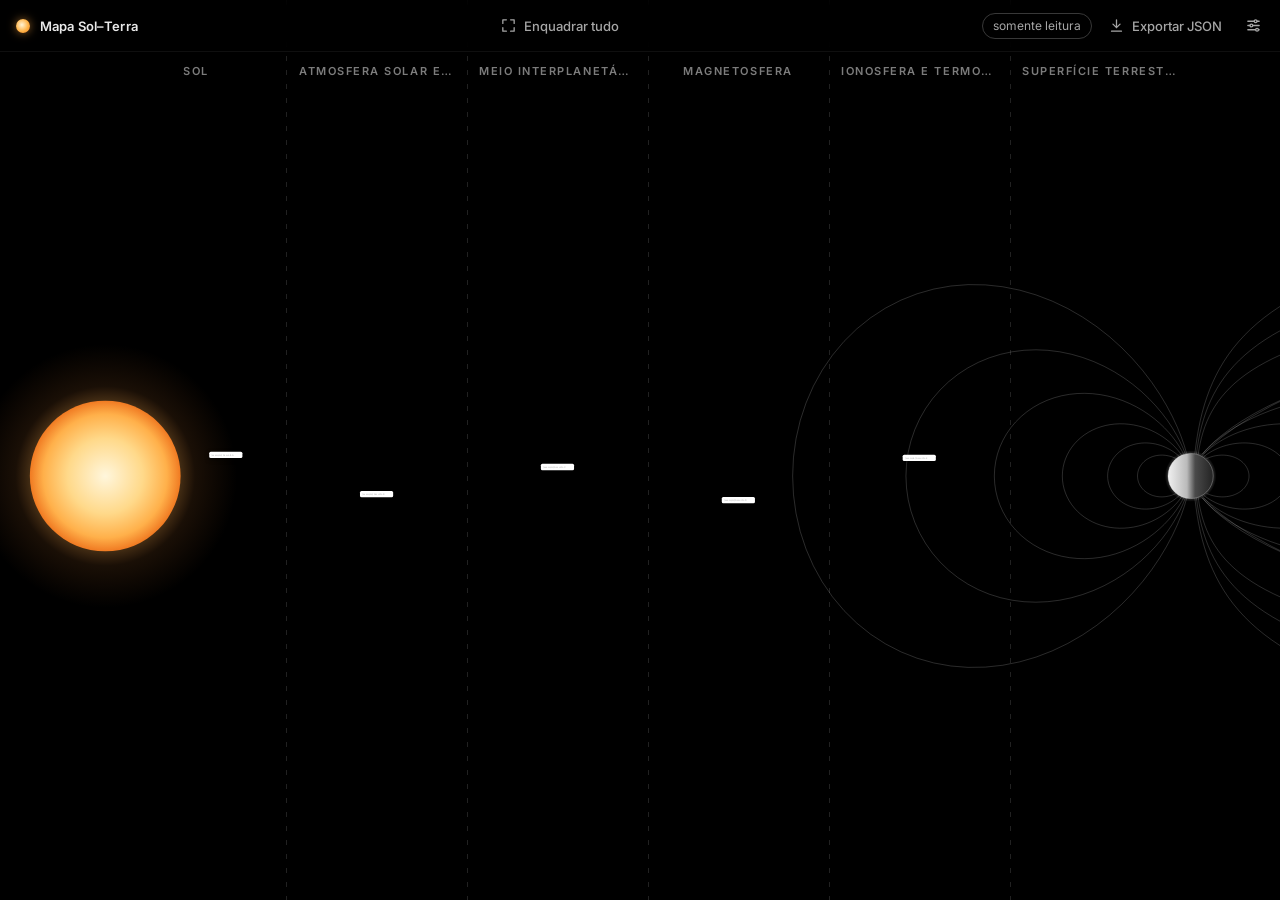
==== index.html @ 57347542 "Fase 2: conexões e modo foco Conexões: - criadas arrastando uma das alças (bolinhas) da borda do car" ====
<!doctype html>
<html lang="pt-BR">
<head>
  <meta charset="utf-8">
  <meta name="viewport" content="width=device-width, initial-scale=1, viewport-fit=cover">
  <title>Mapa de Estudos Sol–Terra</title>
  <meta name="description" content="Mapa das conexões entre os assuntos do sistema Sol–Terra.">
  <link rel="icon" href="data:image/svg+xml,%3Csvg xmlns='http://www.w3.org/2000/svg' viewBox='0 0 32 32'%3E%3Ccircle cx='16' cy='16' r='14' fill='%23ffb347' fill-opacity='.25'/%3E%3Ccircle cx='16' cy='16' r='9' fill='%23ffb347'/%3E%3C/svg%3E">

  <script>
    // Este trecho roda antes de tudo (é um script comum, não um módulo).
    //
    // 1) Sempre usar 127.0.0.1 em vez de "localhost": o navegador separa os
    //    dados guardados localmente (como a reserva de alterações) por
    //    endereço, e usar sempre o mesmo evita que algo "suma".
    if (location.hostname === 'localhost') {
      location.replace(location.href.replace('//localhost', '//127.0.0.1'));
    }

    // 2) Mensagens para quando o app não consegue nem começar.
    window.__falhaAoIniciar = function (motivo) {
      var textos = {
        arquivo: 'Este arquivo foi aberto direto do disco, e o navegador bloqueia o mapa assim. ' +
                 'Feche esta aba e dê dois cliques em iniciar.bat (Windows) ou iniciar.command (macOS): ' +
                 'o mapa abre sozinho no endereço http://127.0.0.1:8000.',
        modulo:  'Não consegui carregar os arquivos do app (pasta js/). Se estiver usando o iniciar.bat, ' +
                 'feche a janela preta, abra de novo e recarregue esta página.',
        demora:  'O mapa está demorando para carregar. Recarregue a página (F5). Se continuar assim, ' +
                 'feche a janela preta do servidor e abra o iniciar.bat de novo.'
      };
      function mostrar() {
        var caixa = document.getElementById('tela-inicial-texto');
        if (!caixa) return;
        caixa.textContent = textos[motivo] || String(motivo);
        document.body.classList.add('falha-ao-iniciar');
      }
      if (document.readyState === 'loading') document.addEventListener('DOMContentLoaded', mostrar);
      else mostrar();
    };
  </script>

  <link rel="preconnect" href="https://fonts.googleapis.com">
  <link rel="preconnect" href="https://fonts.gstatic.com" crossorigin>
  <link rel="stylesheet" href="https://fonts.googleapis.com/css2?family=Inter:wght@400;500;600;700&display=swap">
  <link rel="stylesheet" href="css/estilo.css">
  <script type="module" src="js/principal.js" onerror="window.__falhaAoIniciar('modulo')"></script>
</head>
<body class="carregando">

  <!-- Área do mapa. O que está em #mundo acompanha pan e zoom. -->
  <main id="palco" aria-label="Mapa">
    <canvas id="fundo" aria-hidden="true"></canvas>
    <div id="mundo">
      <!-- Conexões: curvas e setas (desenhadas por js/conexoes.js). -->
      <svg id="camada-conexoes" aria-hidden="true">
        <defs>
          <marker id="seta" viewBox="0 0 10 10" refX="9" refY="5" markerWidth="6" markerHeight="6"
                  markerUnits="strokeWidth" orient="auto">
            <path class="seta" d="M0 0L10 5L0 10z"/>
          </marker>
          <marker id="seta-destaque" viewBox="0 0 10 10" refX="9" refY="5" markerWidth="6" markerHeight="6"
                  markerUnits="strokeWidth" orient="auto">
            <path class="seta-destaque" d="M0 0L10 5L0 10z"/>
          </marker>
        </defs>
        <g id="linhas-conexoes"></g>
        <path id="rascunho-conexao" d="M0 0"/>
      </svg>
      <!-- Textos das conexões (atrás dos cards, exceto os em destaque). -->
      <div id="camada-rotulos-conexoes"></div>
      <div id="camada-cards"></div>
    </div>
    <div id="rotulos-zonas" aria-hidden="true"></div>
  </main>

  <!-- Barra de ferramentas. "so-edicao" some no modo somente leitura. -->
  <header id="barra">
    <div class="barra-grupo">
      <span class="marca" title="Mapa de Estudos Sol–Terra">
        <span class="marca-sol" aria-hidden="true"></span>
        <span class="marca-nome">Mapa Sol–Terra</span>
      </span>
    </div>

    <div class="barra-grupo">
      <button id="bt-novo" class="botao so-edicao" type="button" data-icone="mais"
              title="Criar um card no centro da tela (duplo clique no fundo também cria)">
        <span class="rotulo">Novo card</span>
      </button>
      <button id="bt-enquadrar" class="botao" type="button" data-icone="enquadrar" title="Enquadrar tudo (F)">
        <span class="rotulo">Enquadrar tudo</span>
      </button>
      <span class="separador so-edicao" aria-hidden="true"></span>
      <button id="bt-desfazer" class="botao icone so-edicao" type="button" data-icone="desfazer"
              title="Desfazer (Ctrl+Z)" aria-label="Desfazer"></button>
      <button id="bt-refazer" class="botao icone so-edicao" type="button" data-icone="refazer"
              title="Refazer (Ctrl+Shift+Z)" aria-label="Refazer"></button>
    </div>

    <div class="barra-grupo barra-direita">
      <span id="status-salvamento" class="status so-edicao" data-estado="salvo" role="status" aria-live="polite">
        <span class="status-ponto" aria-hidden="true"></span><span class="status-texto">salvo</span>
      </span>
      <span id="selo-leitura" class="selo so-leitura"
            title="Esta é uma versão só para visualizar. As alterações são feitas no computador de quem mantém o mapa.">
        somente leitura
      </span>
      <button id="bt-exportar" class="botao" type="button" data-icone="exportar"
              title="Baixar uma cópia do mapa (.json)">
        <span class="rotulo">Exportar JSON</span>
      </button>
      <button id="bt-importar" class="botao so-edicao" type="button" data-icone="importar"
              title="Substituir o mapa pelo conteúdo de um arquivo .json">
        <span class="rotulo">Importar JSON</span>
      </button>
      <button id="bt-opcoes" class="botao icone" type="button" data-icone="opcoes"
              title="Opções e atalhos" aria-label="Opções e atalhos" aria-expanded="false" aria-controls="menu-opcoes"></button>
    </div>
  </header>

  <!-- Menu de opções (abre pelo botão à direita da barra). -->
  <div id="menu-opcoes" class="menu" hidden>
    <fieldset class="menu-secao">
      <legend>Roda do mouse e touchpad</legend>
      <label class="opcao">
        <input type="radio" name="roda" value="auto">
        <span>Automático<small>roda do mouse = zoom · dois dedos = mover · pinça = zoom</small></span>
      </label>
      <label class="opcao">
        <input type="radio" name="roda" value="zoom">
        <span>Sempre zoom<small>roda e dois dedos dão zoom</small></span>
      </label>
      <label class="opcao">
        <input type="radio" name="roda" value="mover">
        <span>Sempre mover<small>zoom só com pinça ou Ctrl + roda</small></span>
      </label>
    </fieldset>
    <div class="menu-secao">
      <div class="menu-titulo">Atalhos</div>
      <dl class="atalhos">
        <div class="so-edicao"><dt>Duplo clique no fundo</dt><dd>novo card</dd></div>
        <div><dt>Duplo clique no card</dt><dd class="so-edicao">editar</dd><dd class="so-leitura">ver detalhes</dd></div>
        <div><dt>Clique no card</dt><dd>modo foco</dd></div>
        <div><dt>Arrastar o fundo</dt><dd>mover o mapa</dd></div>
        <div class="so-edicao"><dt>Arrastar um card</dt><dd>mover o card</dd></div>
        <div class="so-edicao"><dt>Arrastar a bolinha ○ da borda</dt><dd>nova conexão</dd></div>
        <div><dt>Clique no texto da conexão</dt><dd class="so-edicao">editar</dd><dd class="so-leitura">ler</dd></div>
        <div class="so-edicao"><dt>Ctrl+Z · Ctrl+Shift+Z</dt><dd>desfazer · refazer</dd></div>
        <div class="so-edicao"><dt>Delete</dt><dd>excluir o card selecionado</dd></div>
        <div class="so-edicao"><dt>Enter</dt><dd>editar o card selecionado</dd></div>
        <div><dt>F</dt><dd>enquadrar tudo</dd></div>
        <div class="so-edicao"><dt>Ctrl+S</dt><dd>salvar agora</dd></div>
        <div><dt>Esc</dt><dd>fechar · desmarcar</dd></div>
      </dl>
    </div>
  </div>

  <!-- Painel lateral com os detalhes do card (montado por js/painel.js). -->
  <aside id="painel" aria-label="Detalhes do card" aria-hidden="true"></aside>

  <!-- Janelinha para ler/editar uma conexão (montada por js/editor-conexao.js). -->
  <div id="editor-conexao" class="editor-conexao" role="dialog" aria-label="Conexão" hidden></div>

  <!-- Avisos: faixas persistentes no topo e mensagens rápidas embaixo. -->
  <div id="faixas"></div>
  <div id="toasts" aria-live="polite"></div>

  <!-- Janela de confirmação/escolha (montada por js/avisos.js). -->
  <dialog id="dialogo"></dialog>

  <input type="file" id="entrada-importar" accept=".json,application/json" hidden>

  <!-- Tela exibida enquanto o app carrega (ou se ele não conseguir começar). -->
  <div id="tela-inicial">
    <div class="tela-inicial-caixa">
      <span class="marca-sol grande" aria-hidden="true"></span>
      <p id="tela-inicial-texto">Carregando o mapa…</p>
    </div>
  </div>

  <noscript>
    <p class="sem-script">Este mapa precisa de JavaScript ativado no navegador.</p>
  </noscript>

  <script>
    // Aberto direto do disco (file://)? Mostra instruções em vez de uma tela vazia.
    if (location.protocol === 'file:') {
      window.__falhaAoIniciar('arquivo');
    } else {
      // Se nada acontecer em 15 segundos, avisa em vez de ficar carregando.
      setTimeout(function () {
        if (!window.__mapaIniciado) window.__falhaAoIniciar('demora');
      }, 15000);
    }
  </script>
</body>
</html>
---- css/estilo.css ----
/* =============================================================================
   estilo.css — aparência do Mapa de Estudos Sol–Terra

   Paleta: preto, branco e cinzas. A única cor forte é a do Sol, que é
   desenhado no canvas (js/fundo.js) e aparece no pequeno ícone da marca.
   ========================================================================== */

:root {
  --preto: #000;
  --superficie: #0b0b0b;     /* painel, menus, janelas */
  --superficie-2: #131313;   /* campos de texto, faixas */
  --superficie-3: #1b1b1b;   /* botões sob o mouse */
  --borda: #242424;
  --borda-forte: #383838;
  --texto: #e9e9e9;
  --texto-2: #a6a6a6;
  --texto-3: #6e6e6e;

  --card-fundo: #ffffff;
  --card-texto: #111111;
  --card-texto-2: #595959;
  --card-texto-3: #9b9b9b;

  --sol: #ffb347;

  --fonte: 'Inter', system-ui, -apple-system, 'Segoe UI', Roboto, 'Helvetica Neue', Arial, sans-serif;
  --altura-barra: 52px;
  --largura-painel: 360px;
  --largura-card: 220px;
  --raio: 10px;

  color-scheme: dark;
}

* { box-sizing: border-box; }

html, body {
  margin: 0;
  height: 100%;
  overflow: hidden;
  background: var(--preto);
  color: var(--texto);
  font-family: var(--fonte);
  font-size: 14px;
  -webkit-font-smoothing: antialiased;
  -moz-osx-font-smoothing: grayscale;
}

button, input, select, textarea { font: inherit; color: inherit; }
[hidden] { display: none !important; }

/* Elementos só do modo de edição / só do modo somente leitura. */
body.somente-leitura .so-edicao { display: none !important; }
body:not(.somente-leitura) .so-leitura { display: none !important; }

/* Ícones em traço (desenhados em js/util.js). */
.ico {
  width: 16px;
  height: 16px;
  flex: none;
  fill: none;
  stroke: currentColor;
  stroke-width: 1.8;
  stroke-linecap: round;
  stroke-linejoin: round;
}

/* ---------------------------------------------------------------------------
   Mapa
   ------------------------------------------------------------------------ */

#palco {
  position: fixed;
  inset: 0;
  overflow: hidden;
  background: var(--preto);
  touch-action: none;          /* gestos de toque são tratados pelo app */
  user-select: none;
  -webkit-user-select: none;
}
#palco.panoramica { cursor: grabbing; }

#fundo {
  position: absolute;
  inset: 0;
  width: 100%;
  height: 100%;
  display: block;
}

#mundo {
  position: absolute;
  left: 0;
  top: 0;
  width: 0;
  height: 0;
  transform-origin: 0 0;
}
/* Durante pan/zoom, o navegador move a camada inteira como uma imagem (rápido);
   quando para, ele redesenha o texto nítido. */
#palco.movendo #mundo { will-change: transform; }

#camada-cards { position: absolute; left: 0; top: 0; }

/* ---------------------------------------------------------------------------
   Conexões
   ------------------------------------------------------------------------ */

#camada-conexoes {
  position: absolute;
  left: 0;
  top: 0;
  width: 1px;
  height: 1px;
  overflow: visible;
  pointer-events: none;
}
#camada-rotulos-conexoes { position: absolute; left: 0; top: 0; }

/* A espessura (stroke-width) vem do atributo do <svg>, que js/conexoes.js
   ajusta ao zoom: um único atributo, herdado por todas as linhas. */
.linha-conexao {
  fill: none;
  stroke: #8c8c8c;
  stroke-linecap: round;
  transition: opacity 0.15s ease;
}
.linha-conexao.direcional { marker-end: url(#seta); }
.linha-conexao.em-foco { stroke: #fff; }
.linha-conexao.em-foco.direcional { marker-end: url(#seta-destaque); }
.seta { fill: #8c8c8c; }
.seta-destaque { fill: #fff; }

#rascunho-conexao {
  display: none;
  fill: none;
  stroke: #fff;
  marker-end: url(#seta-destaque);
}
#rascunho-conexao.visivel { display: inline; }

.rotulo-conexao {
  position: absolute;
  max-width: 190px;
  margin: 0;
  padding: 2px 8px;
  border: 1px solid #2e2e2e;
  border-radius: 999px;
  background: #050505;
  color: #a8a8a8;
  font-size: 11px;
  font-weight: 500;
  line-height: 1.35;
  white-space: nowrap;
  overflow: hidden;
  text-overflow: ellipsis;
  transform: translate(-50%, -50%);
  cursor: pointer;
  transition: opacity 0.15s ease, color 0.15s ease;
}
.rotulo-conexao:hover { color: #fff; border-color: #6d6d6d; }
.rotulo-conexao.vazio {
  min-width: 20px;
  padding: 1px 6px;
  border-style: dashed;
  color: #8a8a8a;
  font-weight: 700;
}
/* Em destaque: por cima dos cards. Com o zoom afastado, js/conexoes.js
   aumenta estes textos para continuarem legíveis. */
.rotulo-conexao.em-foco {
  z-index: 4;
  color: #fff;
  border-color: #a0a0a0;
}

/* Zoom afastado: os textos somem (exceto os em destaque). */
#palco[data-detalhe="medio"] .rotulo-conexao:not(.em-foco),
#palco[data-detalhe="baixo"] .rotulo-conexao:not(.em-foco) { visibility: hidden; }

/* Modo foco: o que não está em destaque fica esmaecido (menos durante um
   arrasto, quando é preciso ver tudo). */
#palco.modo-foco:not(.arrastando):not(.conectando) .card:not(.em-foco) { opacity: 0.2; }
#palco.modo-foco:not(.arrastando):not(.conectando) .linha-conexao:not(.em-foco),
#palco.modo-foco:not(.arrastando):not(.conectando) .rotulo-conexao:not(.em-foco) { opacity: 0.12; }
#palco.conectando { cursor: crosshair; }

/* ---------------------------------------------------------------------------
   Cards
   ------------------------------------------------------------------------ */

.card {
  position: absolute;
  width: var(--largura-card);
  transform: translate(-50%, -50%);   /* left/top marcam o centro do card */
  cursor: grab;
  transition: opacity 0.15s ease;
}
body.somente-leitura .card { cursor: pointer; }

.card-corpo {
  position: relative;
  background: var(--card-fundo);
  color: var(--card-texto);
  border-radius: var(--raio);
  padding: 11px 13px;
  box-shadow: 0 10px 28px rgba(0, 0, 0, 0.55);
  outline: 2px solid transparent;
  outline-offset: 4px;
  transition: box-shadow 0.15s ease, outline-color 0.15s ease;
}
.card:hover .card-corpo {
  box-shadow: 0 0 0 1px rgba(255, 255, 255, 0.28), 0 12px 32px rgba(0, 0, 0, 0.6);
}
.card.selecionado { z-index: 2; }
.card.selecionado .card-corpo { outline-color: rgba(255, 255, 255, 0.92); }
.card.arrastando { z-index: 3; cursor: grabbing; }
.card.arrastando .card-corpo { box-shadow: 0 18px 44px rgba(0, 0, 0, 0.75); }
.card.alvo-conexao .card-corpo {
  outline-color: #fff;
  box-shadow: 0 0 0 4px rgba(255, 255, 255, 0.25), 0 12px 32px rgba(0, 0, 0, 0.6);
}

/* Alças: bolinhas nas bordas. Arrastar uma delas até outro card cria uma
   conexão. Aparecem com o mouse sobre o card (ou no card selecionado). */
.alca {
  position: absolute;
  z-index: 1;
  width: 12px;
  height: 12px;
  border-radius: 50%;
  background: #111;
  box-shadow: 0 0 0 1.5px #fff;
  transform: translate(-50%, -50%);
  opacity: 0;              /* invisível, mas sempre clicável (um gesto rápido não falha) */
  transition: opacity 0.12s ease;
  cursor: crosshair;
}
/* Tamanho por faixa de zoom (js/cards.js), para não ficarem minúsculas nem
   enormes na tela. */
#palco[data-detalhe="perto"] .alca { width: 8px; height: 8px; box-shadow: 0 0 0 1px #fff; }
#palco[data-detalhe="medio"] .alca { width: 24px; height: 24px; box-shadow: 0 0 0 3px #fff; }
.alca-topo { left: 50%; top: 0; }
.alca-direita { left: 100%; top: 50%; }
.alca-base { left: 50%; top: 100%; }
.alca-esquerda { left: 0; top: 50%; }
.card:hover .alca,
.card.selecionado .alca { opacity: 1; }
.alca:hover { filter: invert(1); }
body.somente-leitura .alca,
#palco[data-detalhe="baixo"] .alca,
#palco.arrastando .alca,
#palco.panoramica .alca { display: none; }

.card-titulo {
  font-size: 15px;
  font-weight: 600;
  line-height: 1.3;
  letter-spacing: -0.005em;
  overflow-wrap: anywhere;
  display: -webkit-box;
  -webkit-line-clamp: 3;
  -webkit-box-orient: vertical;
  overflow: hidden;
}
.card-titulo.vazio {
  color: var(--card-texto-3);
  font-weight: 500;
  font-style: italic;
}

.card-descricao {
  margin-top: 5px;
  font-size: 12.5px;
  line-height: 1.42;
  color: var(--card-texto-2);
  overflow-wrap: anywhere;
  display: -webkit-box;
  -webkit-line-clamp: 2;
  -webkit-box-orient: vertical;
  overflow: hidden;
}

.card-icones {
  display: flex;
  gap: 2px;
  margin: 6px 0 -4px -4px;
}
.card-acao {
  display: inline-grid;
  place-items: center;
  width: 24px;
  height: 24px;
  padding: 0;
  border: 0;
  border-radius: 6px;
  background: transparent;
  color: var(--card-texto-3);
  cursor: pointer;
}
.card-acao:hover { background: #efefef; color: var(--card-texto); }
.card-acao .ico { width: 15px; height: 15px; }

/* Nível de detalhe conforme o zoom (definido em js/cards.js). O texto some,
   mas o tamanho do card continua o mesmo. */
#palco[data-detalhe="medio"] .card-descricao,
#palco[data-detalhe="medio"] .card-icones,
#palco[data-detalhe="baixo"] .card-descricao,
#palco[data-detalhe="baixo"] .card-icones { visibility: hidden; }
#palco[data-detalhe="baixo"] .card-titulo { color: #c4c4c4; }

/* ---------------------------------------------------------------------------
   Rótulos das zonas (presos ao topo da tela)
   ------------------------------------------------------------------------ */

#rotulos-zonas {
  position: absolute;
  left: 0;
  right: 0;
  top: calc(var(--altura-barra) + 12px);
  height: 0;
  pointer-events: none;
}
.rotulo-zona {
  position: absolute;
  top: 0;
  left: 0;
  display: flex;
  flex-direction: column;
  align-items: center;
  white-space: nowrap;
  pointer-events: auto;
  cursor: default;
}
.rotulo-zona .nome {
  font-size: 11px;
  font-weight: 600;
  letter-spacing: 0.14em;
  text-transform: uppercase;
  color: #7c7c7c;
}
.rotulo-zona .nome,
.rotulo-zona .detalhe {
  max-width: 100%;
  overflow: hidden;
  text-overflow: ellipsis;
}
.rotulo-zona .detalhe {
  margin-top: 3px;
  font-size: 11.5px;
  color: #6a6a6a;
  opacity: 0;
  transition: opacity 0.15s ease;
}
.rotulo-zona:hover .detalhe { opacity: 1; }
.rotulo-zona.oculto { visibility: hidden; }

/* ---------------------------------------------------------------------------
   Barra de ferramentas
   ------------------------------------------------------------------------ */

#barra {
  position: fixed;
  top: 0;
  left: 0;
  right: 0;
  height: var(--altura-barra);
  display: flex;
  align-items: center;
  justify-content: space-between;
  gap: 12px;
  padding: 0 10px 0 16px;
  background: rgba(0, 0, 0, 0.72);
  backdrop-filter: blur(8px);
  -webkit-backdrop-filter: blur(8px);
  border-bottom: 1px solid rgba(255, 255, 255, 0.06);
  z-index: 20;
}
.barra-grupo { display: flex; align-items: center; gap: 4px; min-width: 0; }
.barra-direita { justify-content: flex-end; }

.marca {
  display: inline-flex;
  align-items: center;
  gap: 10px;
  font-size: 13px;
  font-weight: 600;
  letter-spacing: 0.01em;
  color: var(--texto);
  white-space: nowrap;
}
.marca-sol {
  display: inline-block;
  width: 14px;
  height: 14px;
  border-radius: 50%;
  background: radial-gradient(circle at 42% 42%, #fff4d6 0%, var(--sol) 55%, #f07d1f 100%);
  box-shadow: 0 0 10px rgba(255, 170, 70, 0.55);
}
.marca-sol.grande { width: 30px; height: 30px; margin-bottom: 16px; box-shadow: 0 0 24px rgba(255, 170, 70, 0.5); }

.separador {
  width: 1px;
  height: 20px;
  margin: 0 6px;
  background: var(--borda-forte);
}

.botao {
  display: inline-flex;
  align-items: center;
  gap: 7px;
  height: 32px;
  padding: 0 11px;
  border: 1px solid transparent;
  border-radius: 8px;
  background: transparent;
  color: var(--texto-2);
  font-size: 13px;
  font-weight: 500;
  white-space: nowrap;
  cursor: pointer;
}
a.botao { text-decoration: none; }
.botao:hover { background: var(--superficie-3); color: var(--texto); }
.botao:focus-visible { outline: 2px solid #8a8a8a; outline-offset: 1px; }
.botao:disabled { opacity: 0.35; cursor: default; background: transparent; color: var(--texto-2); }
.botao.icone { width: 32px; padding: 0; justify-content: center; }
.botao .ico { width: 17px; height: 17px; }
.botao[aria-expanded="true"] { background: var(--superficie-3); color: var(--texto); }

.botao-contorno { border-color: var(--borda-forte); color: var(--texto); }
.botao-principal { background: #ededed; border-color: #ededed; color: #000; }
.botao-principal:hover { background: #fff; color: #000; }
.botao-perigo { border-color: #8f8f8f; color: #fff; }
.botao-perigo:hover { background: #fff; border-color: #fff; color: #000; }
.botao-pequeno { height: 28px; padding: 0 9px; font-size: 12.5px; }
.botao-pequeno.icone { width: 28px; }

.status {
  display: inline-flex;
  align-items: center;
  gap: 7px;
  min-width: 112px;
  padding: 0 8px;
  font-size: 12.5px;
  color: var(--texto-3);
  white-space: nowrap;
}
.status-ponto {
  width: 7px;
  height: 7px;
  border-radius: 50%;
  background: #4a4a4a;
  flex: none;
}
.status[data-estado="salvando"] .status-ponto { background: #a0a0a0; animation: pulsar 1s ease-in-out infinite; }
.status[data-estado="erro"],
.status[data-estado="conflito"],
.status[data-estado="parado"] { color: #fff; font-weight: 600; }
.status[data-estado="erro"] .status-ponto,
.status[data-estado="conflito"] .status-ponto,
.status[data-estado="parado"] .status-ponto { background: #fff; box-shadow: 0 0 0 3px rgba(255, 255, 255, 0.2); }
.status[data-estado="teste"] { color: var(--texto-2); }

@keyframes pulsar { 50% { opacity: 0.3; } }

.selo {
  display: inline-flex;
  align-items: center;
  gap: 6px;
  height: 26px;
  padding: 0 10px;
  border: 1px solid var(--borda-forte);
  border-radius: 999px;
  font-size: 12px;
  color: var(--texto-2);
  white-space: nowrap;
  cursor: help;
}

/* ---------------------------------------------------------------------------
   Menu de opções
   ------------------------------------------------------------------------ */

.menu {
  position: fixed;
  top: calc(var(--altura-barra) - 2px);
  right: 10px;
  width: 310px;
  max-height: calc(100vh - var(--altura-barra) - 16px);
  overflow-y: auto;
  padding: 6px;
  background: var(--superficie);
  border: 1px solid var(--borda-forte);
  border-radius: 12px;
  box-shadow: 0 16px 48px rgba(0, 0, 0, 0.65);
  font-size: 13px;
  z-index: 26;
}
.menu-secao { margin: 0; padding: 8px 8px 10px; border: 0; }
.menu-secao + .menu-secao { border-top: 1px solid var(--borda); }
.menu-secao legend,
.menu-titulo {
  float: left;
  width: 100%;
  margin-bottom: 8px;
  padding: 0;
  font-size: 11px;
  letter-spacing: 0.12em;
  text-transform: uppercase;
  color: var(--texto-3);
}
.opcao {
  clear: both;
  display: flex;
  align-items: flex-start;
  gap: 10px;
  padding: 6px 6px;
  border-radius: 8px;
  cursor: pointer;
}
.opcao:hover { background: var(--superficie-3); }
.opcao input { margin: 3px 0 0; accent-color: #e9e9e9; }
.opcao small { display: block; margin-top: 1px; font-size: 11.5px; color: var(--texto-3); }
.atalhos { clear: both; display: grid; gap: 6px; margin: 0; }
.atalhos div { display: flex; justify-content: space-between; gap: 12px; }
.atalhos dt { color: var(--texto); }
.atalhos dd { margin: 0; color: var(--texto-3); text-align: right; }

/* ---------------------------------------------------------------------------
   Painel lateral
   ------------------------------------------------------------------------ */

#painel {
  position: fixed;
  top: var(--altura-barra);
  right: 0;
  bottom: 0;
  width: var(--largura-painel);
  max-width: 100vw;
  display: flex;
  flex-direction: column;
  background: var(--superficie);
  border-left: 1px solid var(--borda);
  overflow-y: auto;
  transform: translateX(100%);
  transition: transform 0.2s ease;
  z-index: 18;
}
#painel.aberto { transform: none; }

.painel-cabecalho {
  display: flex;
  align-items: center;
  justify-content: space-between;
  gap: 8px;
  padding: 14px 12px 4px 20px;
}
.painel-rotulo {
  font-size: 11px;
  letter-spacing: 0.12em;
  text-transform: uppercase;
  color: var(--texto-3);
}
.painel-corpo {
  display: flex;
  flex-direction: column;
  gap: 16px;
  padding: 8px 20px 20px;
}
.painel-rodape {
  margin-top: auto;
  padding: 12px 20px 20px;
  display: flex;
  justify-content: flex-start;
}

.campo { display: flex; flex-direction: column; gap: 6px; }
.campo-rotulo { font-size: 12px; font-weight: 500; color: var(--texto-2); }

.entrada {
  width: 100%;
  padding: 9px 11px;
  border: 1px solid var(--borda);
  border-radius: 8px;
  background: var(--superficie-2);
  color: var(--texto);
  outline: none;
}
.entrada:focus { border-color: #6d6d6d; background: #161616; }
.entrada::placeholder { color: #5a5a5a; }
.entrada-titulo { font-size: 16px; font-weight: 600; }
textarea.entrada { min-height: 104px; resize: vertical; line-height: 1.45; }
select.entrada { cursor: pointer; }

.contador { font-size: 11.5px; color: var(--texto-3); text-align: right; min-height: 1em; }
.contador.longo { color: var(--texto); }
.dica { font-size: 11.5px; color: var(--texto-2); }

.linha { display: flex; gap: 8px; align-items: center; }
.linha .entrada { flex: 1; min-width: 0; }

.chips {
  display: flex;
  flex-wrap: wrap;
  align-items: center;
  gap: 6px;
  padding: 6px;
  border: 1px solid var(--borda);
  border-radius: 8px;
  background: var(--superficie-2);
}
.chips:focus-within { border-color: #6d6d6d; }
.chip {
  display: inline-flex;
  align-items: center;
  gap: 2px;
  padding: 3px 3px 3px 10px;
  border-radius: 999px;
  background: #272727;
  color: #e6e6e6;
  font-size: 12.5px;
}
.chip button {
  display: inline-grid;
  place-items: center;
  width: 20px;
  height: 20px;
  padding: 0;
  border: 0;
  border-radius: 50%;
  background: transparent;
  color: var(--texto-2);
  cursor: pointer;
}
.chip button:hover { background: #3a3a3a; color: #fff; }
.chip .ico { width: 12px; height: 12px; }
.chips input {
  flex: 1;
  min-width: 100px;
  padding: 4px;
  border: 0;
  background: transparent;
  color: var(--texto);
  outline: none;
}
.chips-leitura { display: flex; flex-wrap: wrap; gap: 6px; }
.chips-leitura .chip { padding-right: 10px; }

.lista-conexoes { display: flex; flex-direction: column; gap: 6px; }
.item-conexao {
  display: grid;
  grid-template-columns: 14px minmax(0, 1fr);
  column-gap: 8px;
  row-gap: 2px;
  width: 100%;
  padding: 8px 10px;
  border: 1px solid var(--borda);
  border-radius: 8px;
  background: var(--superficie-2);
  color: var(--texto);
  text-align: left;
  cursor: pointer;
}
.item-conexao:hover { border-color: #5a5a5a; }
.item-conexao .sentido { grid-row: span 2; font-size: 13px; line-height: 1.35; color: var(--texto-3); }
.item-conexao .outro {
  font-size: 12.5px;
  font-weight: 600;
  white-space: nowrap;
  overflow: hidden;
  text-overflow: ellipsis;
}
.item-conexao .texto {
  font-size: 12px;
  line-height: 1.4;
  color: var(--texto-2);
  display: -webkit-box;
  -webkit-line-clamp: 2;
  -webkit-box-orient: vertical;
  overflow: hidden;
}
.item-conexao .texto.vazio { color: var(--texto-3); font-style: italic; }

.painel-meta {
  padding-top: 12px;
  border-top: 1px solid var(--borda);
  font-size: 11.5px;
  line-height: 1.6;
  color: var(--texto-3);
}

.leitura-titulo { margin: 0; font-size: 20px; font-weight: 650; line-height: 1.25; overflow-wrap: anywhere; }
.leitura-descricao { margin: 0; line-height: 1.55; color: #d4d4d4; white-space: pre-wrap; overflow-wrap: anywhere; }
.leitura-vazia { margin: 0; color: var(--texto-3); font-style: italic; }
.leitura-zona { font-size: 12.5px; color: var(--texto-2); }

/* ---------------------------------------------------------------------------
   Editor de conexão (janelinha presa ao meio da curva)
   ------------------------------------------------------------------------ */

.editor-conexao {
  position: fixed;
  left: 0;
  top: 0;
  z-index: 22;
  width: 330px;
  max-width: calc(100vw - 16px);
  display: flex;
  flex-direction: column;
  gap: 10px;
  padding: 12px;
  background: var(--superficie);
  border: 1px solid var(--borda-forte);
  border-radius: 12px;
  box-shadow: 0 16px 48px rgba(0, 0, 0, 0.65);
}
.editor-conexao-cabecalho {
  display: flex;
  align-items: center;
  gap: 6px;
  min-width: 0;
  font-size: 12.5px;
  color: var(--texto-2);
}
.editor-conexao-cabecalho strong {
  flex: 0 1 auto;
  min-width: 0;
  color: var(--texto);
  font-weight: 600;
  white-space: nowrap;
  overflow: hidden;
  text-overflow: ellipsis;
}
.editor-conexao-cabecalho .sentido { flex: none; color: var(--texto-3); }
.editor-conexao textarea.entrada { min-height: 76px; }
.editor-conexao-texto { margin: 0; font-size: 13.5px; line-height: 1.5; color: #dcdcdc; white-space: pre-wrap; overflow-wrap: anywhere; }
.editor-conexao-acoes { display: flex; align-items: center; gap: 6px; flex-wrap: wrap; }
.editor-conexao-acoes .espaco { flex: 1; }
.interruptor {
  display: inline-flex;
  align-items: center;
  gap: 6px;
  padding: 0 4px;
  font-size: 12.5px;
  color: var(--texto-2);
  cursor: pointer;
  user-select: none;
}
.interruptor input { margin: 0; accent-color: #e9e9e9; }

/* ---------------------------------------------------------------------------
   Avisos: faixas (topo) e mensagens rápidas (embaixo)
   ------------------------------------------------------------------------ */

#faixas {
  position: fixed;
  top: calc(var(--altura-barra) + 8px);
  left: 50%;
  transform: translateX(-50%);
  width: min(720px, calc(100vw - 24px));
  display: flex;
  flex-direction: column;
  gap: 8px;
  pointer-events: none;
  z-index: 24;
}
.faixa {
  display: flex;
  align-items: flex-start;
  gap: 12px;
  padding: 10px 10px 10px 14px;
  border: 1px solid var(--borda-forte);
  border-radius: 12px;
  background: rgba(18, 18, 18, 0.97);
  box-shadow: 0 10px 30px rgba(0, 0, 0, 0.5);
  font-size: 13px;
  line-height: 1.45;
  pointer-events: auto;
}
.faixa-erro { border-color: #dcdcdc; }
.faixa-ico { margin-top: 2px; color: var(--texto-2); }
.faixa-erro .faixa-ico { color: #fff; }
.faixa-texto { flex: 1; min-width: 0; }
.faixa-texto strong { color: #fff; font-weight: 600; }
.faixa-detalhes { margin: 6px 0 0; padding-left: 18px; color: var(--texto-2); }
.faixa-acoes { display: flex; align-items: center; gap: 6px; flex: none; }

#toasts {
  position: fixed;
  bottom: 18px;
  left: 50%;
  transform: translateX(-50%);
  display: flex;
  flex-direction: column;
  align-items: center;
  gap: 8px;
  pointer-events: none;
  z-index: 30;
}
.toast {
  padding: 9px 14px;
  border: 1px solid var(--borda-forte);
  border-radius: 10px;
  background: #181818;
  color: var(--texto);
  font-size: 13px;
  box-shadow: 0 10px 30px rgba(0, 0, 0, 0.5);
  opacity: 0;
  transform: translateY(6px);
  transition: opacity 0.2s ease, transform 0.2s ease;
}
.toast.visivel { opacity: 1; transform: none; }

/* ---------------------------------------------------------------------------
   Janela de confirmação/escolha
   ------------------------------------------------------------------------ */

#dialogo {
  width: min(480px, calc(100vw - 32px));
  padding: 0;
  border: 1px solid var(--borda-forte);
  border-radius: 14px;
  background: var(--superficie);
  color: var(--texto);
  box-shadow: 0 24px 64px rgba(0, 0, 0, 0.75);
}
#dialogo::backdrop { background: rgba(0, 0, 0, 0.62); }
.dialogo-corpo { margin: 0; padding: 20px 20px 16px; }
.dialogo-titulo { margin: 0 0 8px; font-size: 16px; font-weight: 600; line-height: 1.35; }
.dialogo-mensagem { margin: 0 0 18px; font-size: 13.5px; line-height: 1.55; color: #cfcfcf; white-space: pre-line; }
.dialogo-acoes { display: flex; flex-wrap: wrap; justify-content: flex-end; gap: 8px; }
.dialogo-acoes.vertical { flex-direction: column; align-items: stretch; }
.dialogo-acoes.vertical .botao {
  height: auto;
  padding: 10px 14px;
  flex-direction: column;
  align-items: flex-start;
  gap: 2px;
  text-align: left;
  white-space: normal;
  border-color: var(--borda-forte);
  color: var(--texto);
}
.dialogo-acoes.vertical .botao-principal { color: #000; }
.dialogo-acoes .botao small { font-size: 11.5px; font-weight: 400; color: var(--texto-3); }
.dialogo-acoes .botao-principal small { color: #4a4a4a; }

/* ---------------------------------------------------------------------------
   Tela de carregamento e medidor do modo de teste
   ------------------------------------------------------------------------ */

#tela-inicial {
  position: fixed;
  inset: 0;
  display: grid;
  place-items: center;
  background: var(--preto);
  z-index: 50;
  transition: opacity 0.3s ease;
}
body:not(.carregando) #tela-inicial { opacity: 0; pointer-events: none; }
.tela-inicial-caixa {
  max-width: 540px;
  padding: 24px;
  text-align: center;
  color: var(--texto-2);
  line-height: 1.6;
}
body.falha-ao-iniciar .tela-inicial-caixa p { color: var(--texto); }
.sem-script { position: fixed; inset: auto 0 40% 0; text-align: center; color: var(--texto); z-index: 60; }

#medidor-quadros {
  position: fixed;
  right: 12px;
  bottom: 12px;
  padding: 6px 9px;
  border: 1px solid var(--borda-forte);
  border-radius: 8px;
  background: rgba(0, 0, 0, 0.75);
  color: #bdbdbd;
  font: 12px/1.3 ui-monospace, Consolas, 'Courier New', monospace;
  z-index: 40;
  pointer-events: none;
}

/* ---------------------------------------------------------------------------
   Telas estreitas
   ------------------------------------------------------------------------ */

@media (max-width: 960px) {
  .botao .rotulo { display: none; }
  .botao:not(.icone) { width: 32px; padding: 0; justify-content: center; }
  .marca-nome { display: none; }
  .status { min-width: 0; }
}
@media (max-width: 560px) {
  :root { --largura-painel: 100vw; }
  #barra { padding-left: 10px; gap: 4px; }
  .status-texto { display: none; }
}

@media (prefers-reduced-motion: reduce) {
  *, *::before, *::after {
    transition-duration: 0s !important;
    animation-duration: 0s !important;
  }
}
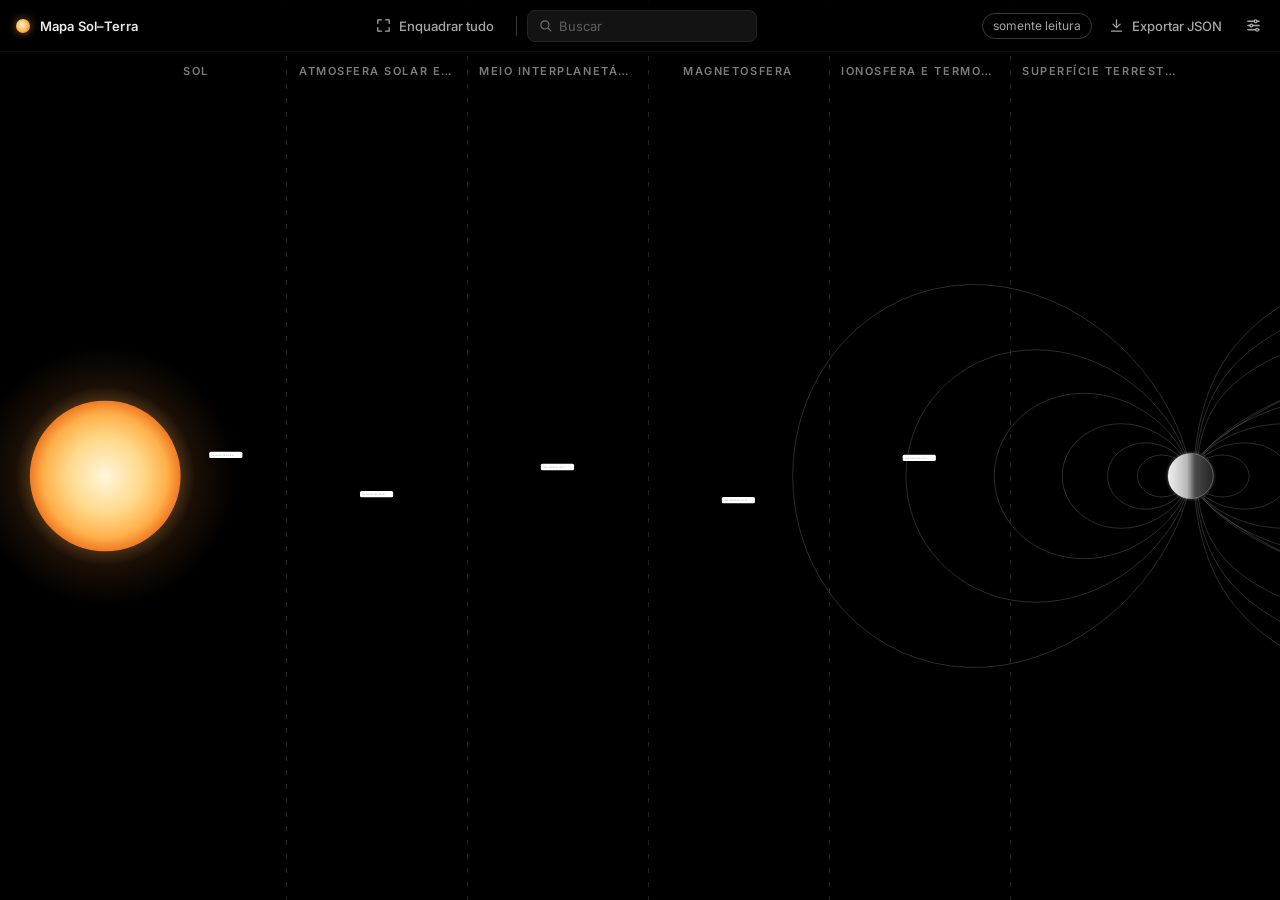
==== commit b64b361b: "Fase 3: hierarquia (pai/filho) e busca Hierarquia: - campo "Card pai" no painel, agrupado por zona, " ====
--- a/index.html
+++ b/index.html
@@ -62,8 +62,15 @@
                   markerUnits="strokeWidth" orient="auto">
             <path class="seta-destaque" d="M0 0L10 5L0 10z"/>
           </marker>
+          <!-- Pontinho no lado do pai, nas linhas pai → filho. -->
+          <marker id="junta" viewBox="0 0 10 10" refX="5" refY="5" markerWidth="3.4" markerHeight="3.4"
+                  markerUnits="strokeWidth" orient="auto">
+            <circle class="junta" cx="5" cy="5" r="4.5"/>
+          </marker>
         </defs>
-        <g id="linhas-conexoes"></g>
+        <g id="linhas-familia"></g>        <!-- pai → filho -->
+        <g id="linhas-conexoes"></g>       <!-- conexões comuns -->
+        <g id="linhas-redirecionadas"></g> <!-- conexões de cards escondidos (tracejadas) -->
         <path id="rascunho-conexao" d="M0 0"/>
       </svg>
       <!-- Textos das conexões (atrás dos cards, exceto os em destaque). -->
@@ -95,6 +102,13 @@
               title="Desfazer (Ctrl+Z)" aria-label="Desfazer"></button>
       <button id="bt-refazer" class="botao icone so-edicao" type="button" data-icone="refazer"
               title="Refazer (Ctrl+Shift+Z)" aria-label="Refazer"></button>
+      <span class="separador" aria-hidden="true"></span>
+      <!-- Busca: filtra por título, descrição e tags (js/busca.js). -->
+      <label class="busca" data-icone="busca" title="Buscar cards (Ctrl+F). Enter vai ao próximo; Esc limpa.">
+        <input id="campo-busca" type="search" placeholder="Buscar" autocomplete="off" spellcheck="false"
+               aria-label="Buscar cards por título, descrição ou tag">
+        <span id="contador-busca" class="contador-busca" aria-live="polite"></span>
+      </label>
     </div>
 
     <div class="barra-grupo barra-direita">
@@ -143,8 +157,11 @@
         <div><dt>Clique no card</dt><dd>modo foco</dd></div>
         <div><dt>Arrastar o fundo</dt><dd>mover o mapa</dd></div>
         <div class="so-edicao"><dt>Arrastar um card</dt><dd>mover o card</dd></div>
+        <div class="so-edicao"><dt>Alt + arrastar um card</dt><dd>mover sem os filhos</dd></div>
         <div class="so-edicao"><dt>Arrastar a bolinha ○ da borda</dt><dd>nova conexão</dd></div>
         <div><dt>Clique no texto da conexão</dt><dd class="so-edicao">editar</dd><dd class="so-leitura">ler</dd></div>
+        <div><dt>Clique no +N / − do card</dt><dd>expandir / recolher filhos</dd></div>
+        <div><dt>Ctrl+F · Enter</dt><dd>buscar · próximo resultado</dd></div>
         <div class="so-edicao"><dt>Ctrl+Z · Ctrl+Shift+Z</dt><dd>desfazer · refazer</dd></div>
         <div class="so-edicao"><dt>Delete</dt><dd>excluir o card selecionado</dd></div>
         <div class="so-edicao"><dt>Enter</dt><dd>editar o card selecionado</dd></div>
--- a/css/estilo.css
+++ b/css/estilo.css
@@ -128,8 +128,22 @@
 .linha-conexao.direcional { marker-end: url(#seta); }
 .linha-conexao.em-foco { stroke: #fff; }
 .linha-conexao.em-foco.direcional { marker-end: url(#seta-destaque); }
+/* Conexões de cards escondidos: tracejadas (o traço vem do grupo, em js/conexoes.js). */
+.linha-conexao.redirecionada { stroke: #7a7a7a; }
+.linha-conexao.redirecionada.em-foco { stroke: #fff; }
 .seta { fill: #8c8c8c; }
 .seta-destaque { fill: #fff; }
+
+/* Linhas pai → filho: retas, finas, mais escuras, sem seta nem texto. */
+.linha-familia {
+  fill: none;
+  stroke: #4f4f4f;
+  stroke-linecap: round;
+  marker-start: url(#junta);
+  transition: opacity 0.15s ease;
+}
+.linha-familia.em-foco { stroke: #a8a8a8; }
+.junta { fill: #6a6a6a; }
 
 #rascunho-conexao {
   display: none;
@@ -166,6 +180,8 @@
   color: #8a8a8a;
   font-weight: 700;
 }
+.rotulo-conexao.redirecionado { border-style: dashed; }
+.rotulo-conexao.agregado { color: #c4c4c4; font-weight: 600; }
 /* Em destaque: por cima dos cards. Com o zoom afastado, js/conexoes.js
    aumenta estes textos para continuarem legíveis. */
 .rotulo-conexao.em-foco {
@@ -182,8 +198,15 @@
    arrasto, quando é preciso ver tudo). */
 #palco.modo-foco:not(.arrastando):not(.conectando) .card:not(.em-foco) { opacity: 0.2; }
 #palco.modo-foco:not(.arrastando):not(.conectando) .linha-conexao:not(.em-foco),
+#palco.modo-foco:not(.arrastando):not(.conectando) .linha-familia:not(.em-foco),
 #palco.modo-foco:not(.arrastando):not(.conectando) .rotulo-conexao:not(.em-foco) { opacity: 0.12; }
 #palco.conectando { cursor: crosshair; }
+
+/* Busca: resultados em destaque, o resto esmaecido. */
+#palco.modo-busca .card:not(.resultado-busca):not(.contem-resultado) { opacity: 0.16; }
+#palco.modo-busca .linha-conexao,
+#palco.modo-busca .linha-familia,
+#palco.modo-busca .rotulo-conexao { opacity: 0.1; }
 
 /* ---------------------------------------------------------------------------
    Cards
@@ -220,6 +243,48 @@
   outline-color: #fff;
   box-shadow: 0 0 0 4px rgba(255, 255, 255, 0.25), 0 12px 32px rgba(0, 0, 0, 0.6);
 }
+
+/* Tamanho pelo nível hierárquico: filhos menores que os pais. A escala é
+   aplicada em volta do centro, que continua em left/top. */
+.card.nivel-1 { transform: translate(-50%, -50%) scale(0.85); }
+.card.nivel-2 { transform: translate(-50%, -50%) scale(0.72); }
+.card.nivel-3 { transform: translate(-50%, -50%) scale(0.62); }
+
+/* Resultados da busca. */
+.card.resultado-busca .card-corpo { box-shadow: 0 0 0 2px rgba(255, 255, 255, 0.6), 0 10px 28px rgba(0, 0, 0, 0.55); }
+.card.resultado-atual .card-corpo { box-shadow: 0 0 0 3px #fff, 0 0 36px rgba(255, 255, 255, 0.4); }
+/* Pai recolhido que esconde um resultado: contorno tracejado. */
+.card.contem-resultado .card-corpo { outline: 2px dashed rgba(255, 255, 255, 0.85); outline-offset: 4px; }
+
+/* Botão no canto de um card pai: "+N" (recolhido, sempre visível) ou "−"
+   (expandido, aparece com o mouse em cima). */
+.card-recolher {
+  position: absolute;
+  top: 0;
+  right: 0;
+  z-index: 2;
+  display: inline-flex;
+  align-items: center;
+  justify-content: center;
+  min-width: 22px;
+  height: 22px;
+  padding: 0 6px;
+  border: 1.5px solid #fff;
+  border-radius: 999px;
+  background: #111;
+  color: #fff;
+  font-size: 11px;
+  font-weight: 700;
+  line-height: 1;
+  transform: translate(40%, -40%);
+  cursor: pointer;
+}
+.card-recolher .ico { width: 12px; height: 12px; stroke-width: 2.4; }
+.card-recolher.expandido { opacity: 0; transition: opacity 0.12s ease; }
+.card:hover .card-recolher.expandido,
+.card.selecionado .card-recolher.expandido { opacity: 1; }
+.card-recolher:hover { background: #fff; color: #111; border-color: #111; }
+#palco[data-detalhe="baixo"] .card-recolher.expandido { display: none; }
 
 /* Alças: bolinhas nas bordas. Arrastar uma delas até outro card cria uma
    conexão. Aparecem com o mouse sobre o card (ou no card selecionado). */
@@ -465,6 +530,36 @@
 
 @keyframes pulsar { 50% { opacity: 0.3; } }
 
+/* Campo de busca na barra. */
+.busca {
+  display: inline-flex;
+  align-items: center;
+  gap: 6px;
+  width: 230px;
+  height: 32px;
+  padding: 0 10px;
+  border: 1px solid var(--borda);
+  border-radius: 8px;
+  background: var(--superficie-2);
+  color: var(--texto-3);
+  cursor: text;
+}
+.busca:focus-within { border-color: #6d6d6d; color: var(--texto-2); }
+.busca .ico { width: 15px; height: 15px; }
+.busca input {
+  flex: 1;
+  min-width: 0;
+  padding: 0;
+  border: 0;
+  outline: none;
+  background: transparent;
+  color: var(--texto);
+  font-size: 13px;
+}
+.busca input::placeholder { color: #5f5f5f; }
+.busca input::-webkit-search-cancel-button { filter: grayscale(1) invert(0.6); cursor: pointer; }
+.contador-busca { flex: none; font-size: 11.5px; color: var(--texto-2); white-space: nowrap; }
+
 .selo {
   display: inline-flex;
   align-items: center;
@@ -647,6 +742,19 @@
 }
 .chips-leitura { display: flex; flex-wrap: wrap; gap: 6px; }
 .chips-leitura .chip { padding-right: 10px; }
+
+.linha-rotulo { display: flex; align-items: center; justify-content: space-between; gap: 8px; }
+.lista-familia { display: flex; flex-wrap: wrap; gap: 6px; }
+.chip-botao {
+  max-width: 100%;
+  padding: 4px 10px;
+  border: 1px solid var(--borda-forte);
+  cursor: pointer;
+  overflow: hidden;
+  text-overflow: ellipsis;
+  white-space: nowrap;
+}
+.chip-botao:hover { border-color: #6d6d6d; color: #fff; }
 
 .lista-conexoes { display: flex; flex-direction: column; gap: 6px; }
 .item-conexao {
@@ -889,11 +997,15 @@
    Telas estreitas
    ------------------------------------------------------------------------ */
 
+@media (max-width: 1180px) {
+  .busca { width: 170px; }
+}
 @media (max-width: 960px) {
   .botao .rotulo { display: none; }
   .botao:not(.icone) { width: 32px; padding: 0; justify-content: center; }
   .marca-nome { display: none; }
   .status { min-width: 0; }
+  .busca { width: 140px; }
 }
 @media (max-width: 560px) {
   :root { --largura-painel: 100vw; }
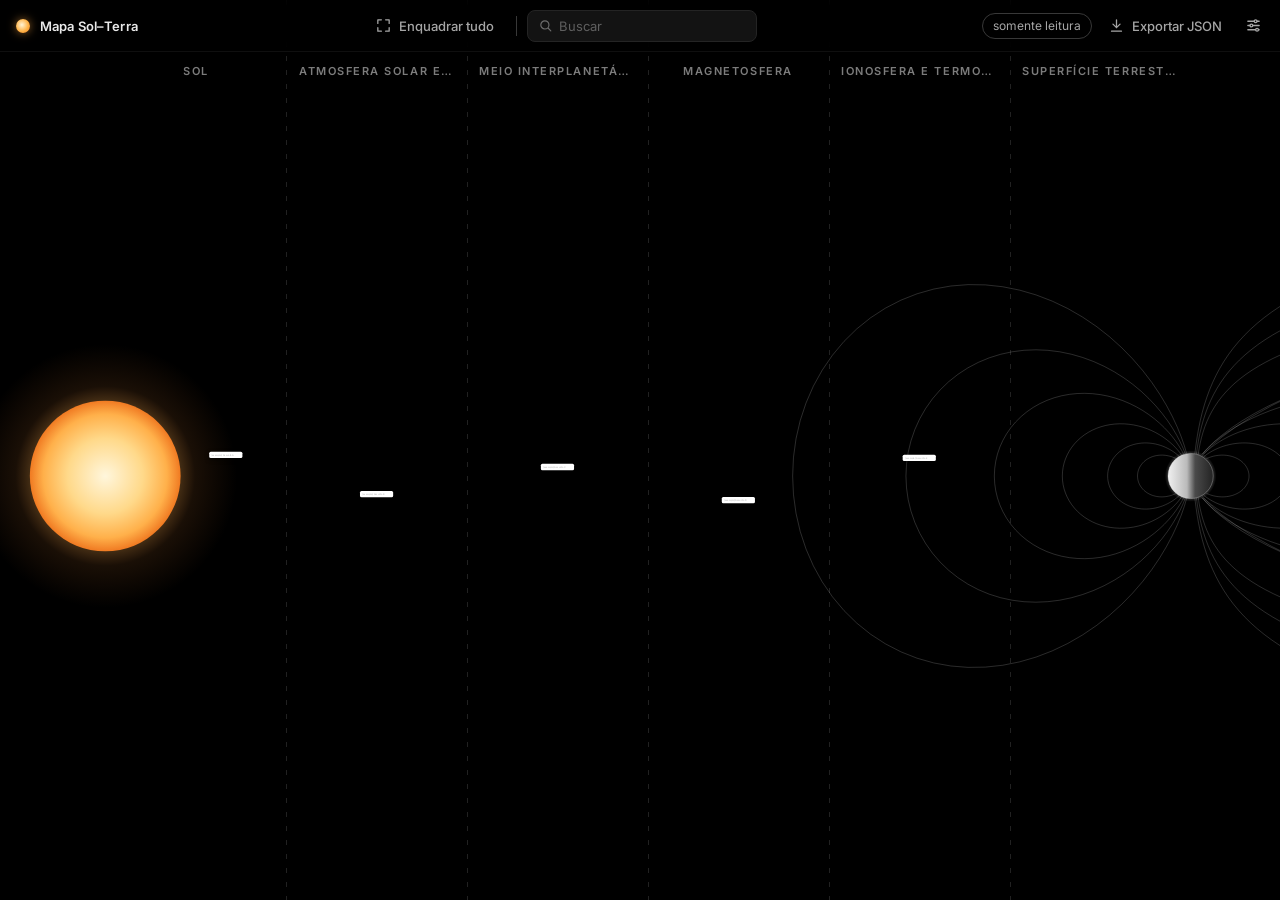
==== commit 7a3017af: "Fase 4: sistema de animações Animações: - animacoes/manifesto.json lista as animações (arquivo, títu" ====
--- a/index.html
+++ b/index.html
@@ -161,6 +161,7 @@
         <div class="so-edicao"><dt>Arrastar a bolinha ○ da borda</dt><dd>nova conexão</dd></div>
         <div><dt>Clique no texto da conexão</dt><dd class="so-edicao">editar</dd><dd class="so-leitura">ler</dd></div>
         <div><dt>Clique no +N / − do card</dt><dd>expandir / recolher filhos</dd></div>
+        <div><dt>Clique no ícone ▷ do card</dt><dd>abrir a animação</dd></div>
         <div><dt>Ctrl+F · Enter</dt><dd>buscar · próximo resultado</dd></div>
         <div class="so-edicao"><dt>Ctrl+Z · Ctrl+Shift+Z</dt><dd>desfazer · refazer</dd></div>
         <div class="so-edicao"><dt>Delete</dt><dd>excluir o card selecionado</dd></div>
@@ -181,6 +182,10 @@
   <!-- Avisos: faixas persistentes no topo e mensagens rápidas embaixo. -->
   <div id="faixas"></div>
   <div id="toasts" aria-live="polite"></div>
+
+  <!-- Janela grande onde roda uma animação de animacoes/ (montada por js/janela-animacao.js).
+       O iframe da animação só existe enquanto esta janela está aberta. -->
+  <dialog id="janela-animacao" tabindex="-1" aria-labelledby="janela-animacao-titulo"></dialog>
 
   <!-- Janela de confirmação/escolha (montada por js/avisos.js). -->
   <dialog id="dialogo"></dialog>
--- a/css/estilo.css
+++ b/css/estilo.css
@@ -791,6 +791,10 @@
 }
 .item-conexao .texto.vazio { color: var(--texto-3); font-style: italic; }
 
+/* Problemas em animacoes/manifesto.json, mostrados no campo "Animação". */
+.avisos-manifesto { display: flex; flex-direction: column; gap: 4px; }
+.avisos-manifesto .dica { color: var(--texto); }
+
 .painel-meta {
   padding-top: 12px;
   border-top: 1px solid var(--borda);
@@ -956,6 +960,74 @@
 .dialogo-acoes .botao-principal small { color: #4a4a4a; }
 
 /* ---------------------------------------------------------------------------
+   Janela de animação (o iframe com um arquivo de animacoes/)
+   ------------------------------------------------------------------------ */
+
+#janela-animacao {
+  width: min(1600px, calc(100vw - 48px));
+  height: calc(100vh - 48px);
+  max-width: none;
+  max-height: none;
+  padding: 0;
+  border: 1px solid var(--borda-forte);
+  border-radius: 14px;
+  background: #000;
+  color: var(--texto);
+  box-shadow: 0 24px 64px rgba(0, 0, 0, 0.8);
+  overflow: hidden;
+}
+#janela-animacao[open] { display: flex; flex-direction: column; }
+#janela-animacao::backdrop { background: rgba(0, 0, 0, 0.8); }
+#janela-animacao:focus { outline: none; }
+
+.janela-animacao-cabecalho {
+  flex: none;
+  display: flex;
+  align-items: center;
+  gap: 10px;
+  padding: 8px 8px 8px 16px;
+  background: var(--superficie);
+  border-bottom: 1px solid var(--borda);
+}
+.janela-animacao-ico { color: var(--texto-3); }
+.janela-animacao-textos {
+  flex: 1;
+  min-width: 0;
+  display: flex;
+  align-items: baseline;
+  gap: 10px;
+  white-space: nowrap;
+}
+.janela-animacao-titulo { font-size: 14px; font-weight: 600; overflow: hidden; text-overflow: ellipsis; }
+.janela-animacao-subtitulo { font-size: 12.5px; color: var(--texto-3); overflow: hidden; text-overflow: ellipsis; }
+
+.janela-animacao-area { position: relative; flex: 1; min-height: 0; background: #000; }
+.janela-animacao-iframe {
+  position: absolute;
+  inset: 0;
+  width: 100%;
+  height: 100%;
+  border: 0;
+  display: block;
+  background: #000;
+}
+/* Mensagens ("carregando", arquivo não encontrado) ficam por cima do iframe. */
+.janela-animacao-mensagem {
+  position: absolute;
+  inset: 0;
+  z-index: 1;
+  display: grid;
+  place-items: center;
+  padding: 24px;
+  background: #000;
+  text-align: center;
+}
+.janela-animacao-mensagem p { max-width: 520px; margin: 0; line-height: 1.6; color: var(--texto); }
+/* "Carregando…" só aparece se demorar (evita um piscar a cada abertura). */
+.janela-animacao-mensagem.carregando p { color: var(--texto-3); opacity: 0; animation: surgir 0.2s ease 0.4s forwards; }
+@keyframes surgir { to { opacity: 1; } }
+
+/* ---------------------------------------------------------------------------
    Tela de carregamento e medidor do modo de teste
    ------------------------------------------------------------------------ */
 
@@ -1011,6 +1083,8 @@
   :root { --largura-painel: 100vw; }
   #barra { padding-left: 10px; gap: 4px; }
   .status-texto { display: none; }
+  #janela-animacao { width: 100vw; height: 100vh; border: 0; border-radius: 0; }
+  .janela-animacao-subtitulo { display: none; }
 }
 
 @media (prefers-reduced-motion: reduce) {
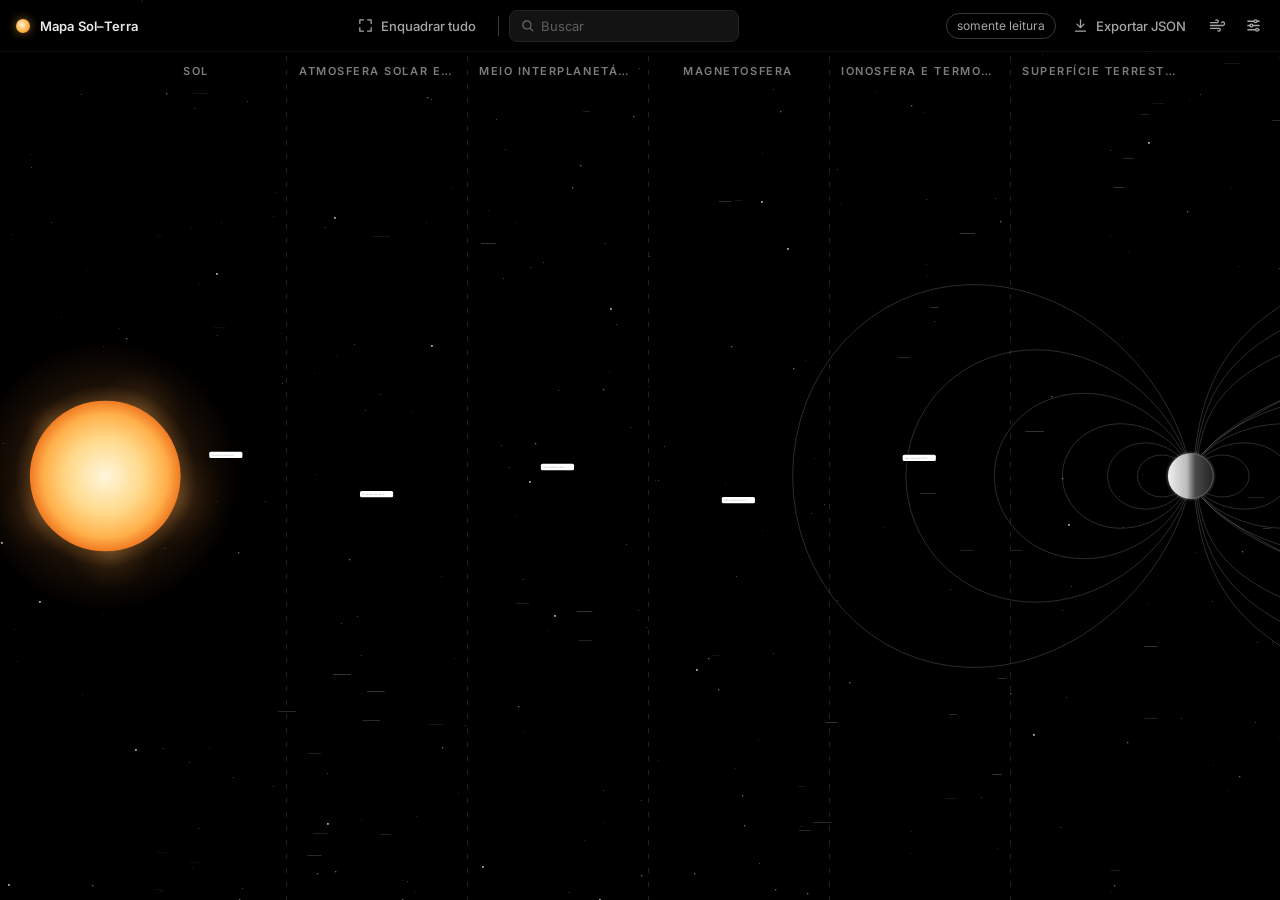
==== commit 9dedc44a: "Fase 5: efeitos visuais, botão de efeitos e documentação final Efeitos (só decoração; nada vai para " ====
--- a/index.html
+++ b/index.html
@@ -127,6 +127,8 @@
               title="Substituir o mapa pelo conteúdo de um arquivo .json">
         <span class="rotulo">Importar JSON</span>
       </button>
+      <!-- Liga/desliga os efeitos animados (js/efeitos.js). O ícone e a dica são postos por js/barra.js. -->
+      <button id="bt-efeitos" class="botao icone" type="button" aria-pressed="true" aria-label="Efeitos animados"></button>
       <button id="bt-opcoes" class="botao icone" type="button" data-icone="opcoes"
               title="Opções e atalhos" aria-label="Opções e atalhos" aria-expanded="false" aria-controls="menu-opcoes"></button>
     </div>
--- a/css/estilo.css
+++ b/css/estilo.css
@@ -244,6 +244,33 @@
   box-shadow: 0 0 0 4px rgba(255, 255, 255, 0.25), 0 12px 32px rgba(0, 0, 0, 0.6);
 }
 
+/* Flutuação: com os efeitos ligados (classe no <body>, js/efeitos.js), cada
+   card sobe e desce bem devagar, alguns pixels. É só visual: a posição salva
+   não muda. O navegador faz esse movimento na placa de vídeo ("translate"),
+   sem redesenhar o mapa. O ritmo de cada card vem de js/cards.js. Com o zoom
+   bem afastado o movimento seria invisível, então fica desligado. */
+@keyframes flutuar-a { from { translate: 0 -2.5px; } to { translate: 0 2.5px; } }
+@keyframes flutuar-b { from { translate: -1px -2px; } to { translate: 1px 2px; } }
+@keyframes flutuar-c { from { translate: 1px -2px; } to { translate: -1px 2px; } }
+body.efeitos-ligados #palco:not([data-detalhe="baixo"]) .card {
+  animation-name: flutuar-a;
+  animation-duration: var(--flut-duracao, 6s);
+  animation-delay: var(--flut-atraso, 0s);
+  animation-timing-function: ease-in-out;
+  animation-iteration-count: infinite;
+  animation-direction: alternate;
+}
+body.efeitos-ligados #palco:not([data-detalhe="baixo"]) .card.flut-b { animation-name: flutuar-b; }
+body.efeitos-ligados #palco:not([data-detalhe="baixo"]) .card.flut-c { animation-name: flutuar-c; }
+/* A flutuação para durante os gestos (mover, zoom, arrastar, criar conexão),
+   sob o mouse (para o alvo não fugir do clique) e atrás da janela de animação. */
+#palco.movendo .card,
+#palco.panoramica .card,
+#palco.arrastando .card,
+#palco.conectando .card,
+.card:hover,
+body:has(#janela-animacao[open]) .card { animation-play-state: paused; }
+
 /* Tamanho pelo nível hierárquico: filhos menores que os pais. A escala é
    aplicada em volta do centro, que continua em left/top. */
 .card.nivel-1 { transform: translate(-50%, -50%) scale(0.85); }
@@ -493,6 +520,7 @@
 .botao.icone { width: 32px; padding: 0; justify-content: center; }
 .botao .ico { width: 17px; height: 17px; }
 .botao[aria-expanded="true"] { background: var(--superficie-3); color: var(--texto); }
+.botao[aria-pressed="false"] { color: var(--texto-3); }  /* botão de liga/desliga na posição "desligado" */
 
 .botao-contorno { border-color: var(--borda-forte); color: var(--texto); }
 .botao-principal { background: #ededed; border-color: #ededed; color: #000; }
@@ -1092,4 +1120,5 @@
     transition-duration: 0s !important;
     animation-duration: 0s !important;
   }
-}
+  .card { animation: none !important; } /* sem flutuação */
+}
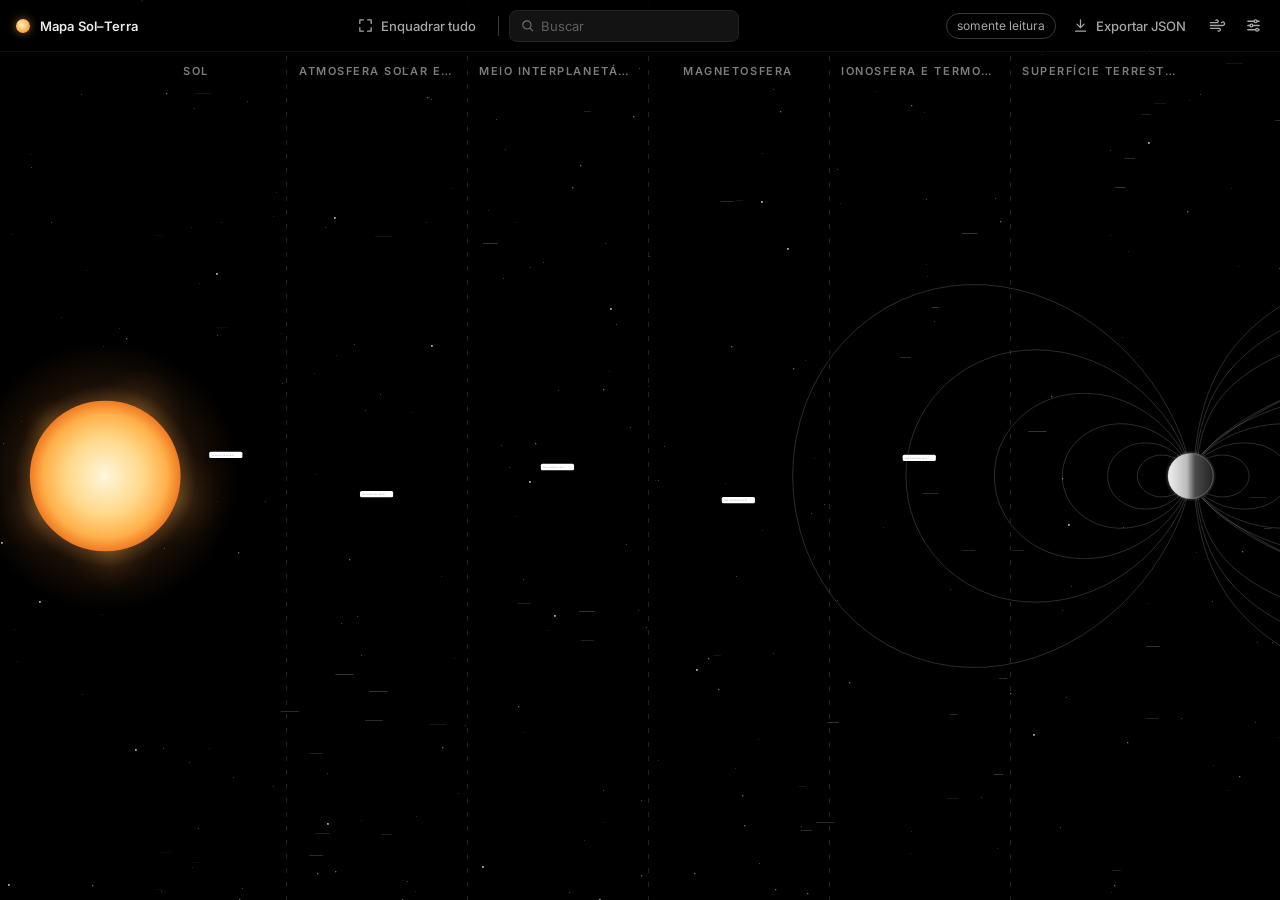
==== commit 1faf4ba2: "Melhoria: uma única alça de conexão, embaixo do card Saem as alças de cima, da direita e da esquerda" ====
--- a/index.html
+++ b/index.html
@@ -160,7 +160,7 @@
         <div><dt>Arrastar o fundo</dt><dd>mover o mapa</dd></div>
         <div class="so-edicao"><dt>Arrastar um card</dt><dd>mover o card</dd></div>
         <div class="so-edicao"><dt>Alt + arrastar um card</dt><dd>mover sem os filhos</dd></div>
-        <div class="so-edicao"><dt>Arrastar a bolinha ○ da borda</dt><dd>nova conexão</dd></div>
+        <div class="so-edicao"><dt>Arrastar a bolinha ○ embaixo do card</dt><dd>nova conexão</dd></div>
         <div><dt>Clique no texto da conexão</dt><dd class="so-edicao">editar</dd><dd class="so-leitura">ler</dd></div>
         <div><dt>Clique no +N / − do card</dt><dd>expandir / recolher filhos</dd></div>
         <div><dt>Clique no ícone ▷ do card</dt><dd>abrir a animação</dd></div>
--- a/css/estilo.css
+++ b/css/estilo.css
@@ -313,10 +313,13 @@
 .card-recolher:hover { background: #fff; color: #111; border-color: #111; }
 #palco[data-detalhe="baixo"] .card-recolher.expandido { display: none; }
 
-/* Alças: bolinhas nas bordas. Arrastar uma delas até outro card cria uma
-   conexão. Aparecem com o mouse sobre o card (ou no card selecionado). */
+/* Alça de conexão: a bolinha no meio da borda de baixo. Arrastá-la até outro
+   card cria uma conexão. Aparece com o mouse sobre o card (ou no card
+   selecionado). */
 .alca {
   position: absolute;
+  left: 50%;
+  top: 100%;
   z-index: 1;
   width: 12px;
   height: 12px;
@@ -332,10 +335,6 @@
    enormes na tela. */
 #palco[data-detalhe="perto"] .alca { width: 8px; height: 8px; box-shadow: 0 0 0 1px #fff; }
 #palco[data-detalhe="medio"] .alca { width: 24px; height: 24px; box-shadow: 0 0 0 3px #fff; }
-.alca-topo { left: 50%; top: 0; }
-.alca-direita { left: 100%; top: 50%; }
-.alca-base { left: 50%; top: 100%; }
-.alca-esquerda { left: 0; top: 50%; }
 .card:hover .alca,
 .card.selecionado .alca { opacity: 1; }
 .alca:hover { filter: invert(1); }
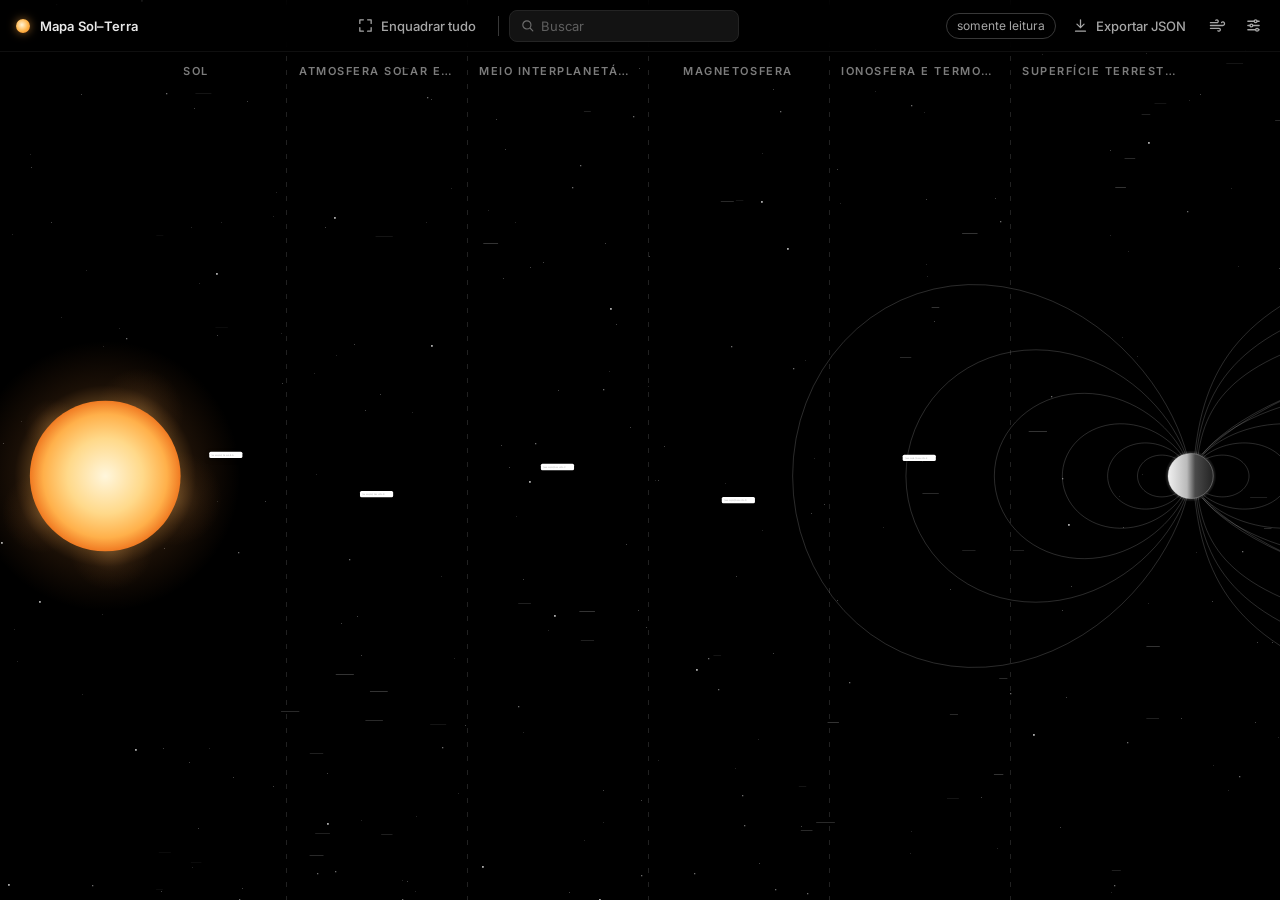
==== commit d6674882: "Melhoria: tamanho dos cards (por card e de todos) Por card: - alça no canto inferior direito (três r" ====
--- a/index.html
+++ b/index.html
@@ -136,6 +136,17 @@
 
   <!-- Menu de opções (abre pelo botão à direita da barra). -->
   <div id="menu-opcoes" class="menu" hidden>
+    <!-- Tamanho de todos os cards (fica gravado no mapa; js/barra.js). -->
+    <div class="menu-secao so-edicao">
+      <label class="menu-titulo" for="tamanho-cards">Tamanho de todos os cards</label>
+      <div class="controle-tamanho">
+        <input id="tamanho-cards" type="range" min="50" max="200" step="5" value="100">
+        <output id="tamanho-cards-valor" for="tamanho-cards">100%</output>
+        <button id="tamanho-cards-normal" class="botao botao-contorno botao-pequeno" type="button"
+                title="Voltar ao tamanho normal (100%)">Normal</button>
+      </div>
+      <p class="menu-dica">Para mudar um card só (e os filhos dele), arraste o canto inferior direito do card.</p>
+    </div>
     <fieldset class="menu-secao">
       <legend>Roda do mouse e touchpad</legend>
       <label class="opcao">
@@ -161,6 +172,7 @@
         <div class="so-edicao"><dt>Arrastar um card</dt><dd>mover o card</dd></div>
         <div class="so-edicao"><dt>Alt + arrastar um card</dt><dd>mover sem os filhos</dd></div>
         <div class="so-edicao"><dt>Arrastar a bolinha ○ embaixo do card</dt><dd>nova conexão</dd></div>
+        <div class="so-edicao"><dt>Arrastar o canto do card</dt><dd>mudar o tamanho</dd></div>
         <div><dt>Clique no texto da conexão</dt><dd class="so-edicao">editar</dd><dd class="so-leitura">ler</dd></div>
         <div><dt>Clique no +N / − do card</dt><dd>expandir / recolher filhos</dd></div>
         <div><dt>Clique no ícone ▷ do card</dt><dd>abrir a animação</dd></div>
--- a/css/estilo.css
+++ b/css/estilo.css
@@ -268,14 +268,12 @@
 #palco.panoramica .card,
 #palco.arrastando .card,
 #palco.conectando .card,
+#palco.redimensionando .card,
 .card:hover,
 body:has(#janela-animacao[open]) .card { animation-play-state: paused; }
 
-/* Tamanho pelo nível hierárquico: filhos menores que os pais. A escala é
-   aplicada em volta do centro, que continua em left/top. */
-.card.nivel-1 { transform: translate(-50%, -50%) scale(0.85); }
-.card.nivel-2 { transform: translate(-50%, -50%) scale(0.72); }
-.card.nivel-3 { transform: translate(-50%, -50%) scale(0.62); }
+/* O tamanho de cada card (nível hierárquico, tamanho próprio e tamanho geral)
+   é aplicado por js/cards.js, direto no "transform" do card. */
 
 /* Resultados da busca. */
 .card.resultado-busca .card-corpo { box-shadow: 0 0 0 2px rgba(255, 255, 255, 0.6), 0 10px 28px rgba(0, 0, 0, 0.55); }
@@ -341,7 +339,50 @@
 body.somente-leitura .alca,
 #palco[data-detalhe="baixo"] .alca,
 #palco.arrastando .alca,
+#palco.redimensionando .alca,
 #palco.panoramica .alca { display: none; }
+
+/* Alça de tamanho: três risquinhos no canto inferior direito. Arrastá-la muda
+   o tamanho do card (e dos descendentes dele). Aparece como a alça de conexão. */
+.alca-tamanho {
+  position: absolute;
+  right: 0;
+  bottom: 0;
+  z-index: 1;
+  width: 16px;
+  height: 16px;
+  border-bottom-right-radius: var(--raio);
+  background: linear-gradient(135deg,
+    transparent 0 52%, #9a9a9a 52% 58%, transparent 58% 67%, #9a9a9a 67% 73%, transparent 73% 82%, #9a9a9a 82% 88%, transparent 88%);
+  opacity: 0;              /* invisível, mas sempre clicável */
+  transition: opacity 0.12s ease;
+  cursor: nwse-resize;
+}
+.card:hover .alca-tamanho,
+.card.selecionado .alca-tamanho,
+.card.redimensionando .alca-tamanho { opacity: 1; }
+.alca-tamanho:hover { background-color: #ececec; }
+body.somente-leitura .alca-tamanho,
+#palco[data-detalhe="baixo"] .alca-tamanho,
+#palco.arrastando .alca-tamanho,
+#palco.panoramica .alca-tamanho { display: none; }
+#palco.redimensionando { cursor: nwse-resize; }
+/* Enquanto o tamanho muda, o valor aparece ao lado do canto ("125%"). */
+.card.redimensionando::after {
+  content: attr(data-tamanho);
+  position: absolute;
+  right: 0;
+  top: 100%;
+  margin-top: 6px;
+  padding: 2px 8px;
+  border: 1px solid #fff;
+  border-radius: 999px;
+  background: #111;
+  color: #fff;
+  font-size: 11px;
+  font-weight: 700;
+  white-space: nowrap;
+}
 
 .card-titulo {
   font-size: 15px;
@@ -633,6 +674,10 @@
   text-transform: uppercase;
   color: var(--texto-3);
 }
+.controle-tamanho { clear: both; display: flex; align-items: center; gap: 10px; }
+.controle-tamanho input[type="range"] { flex: 1; min-width: 0; accent-color: #e9e9e9; cursor: pointer; }
+.controle-tamanho output { width: 42px; text-align: right; font-variant-numeric: tabular-nums; color: var(--texto); }
+.menu-dica { clear: both; margin: 8px 0 0; font-size: 11.5px; line-height: 1.4; color: var(--texto-3); }
 .opcao {
   clear: both;
   display: flex;
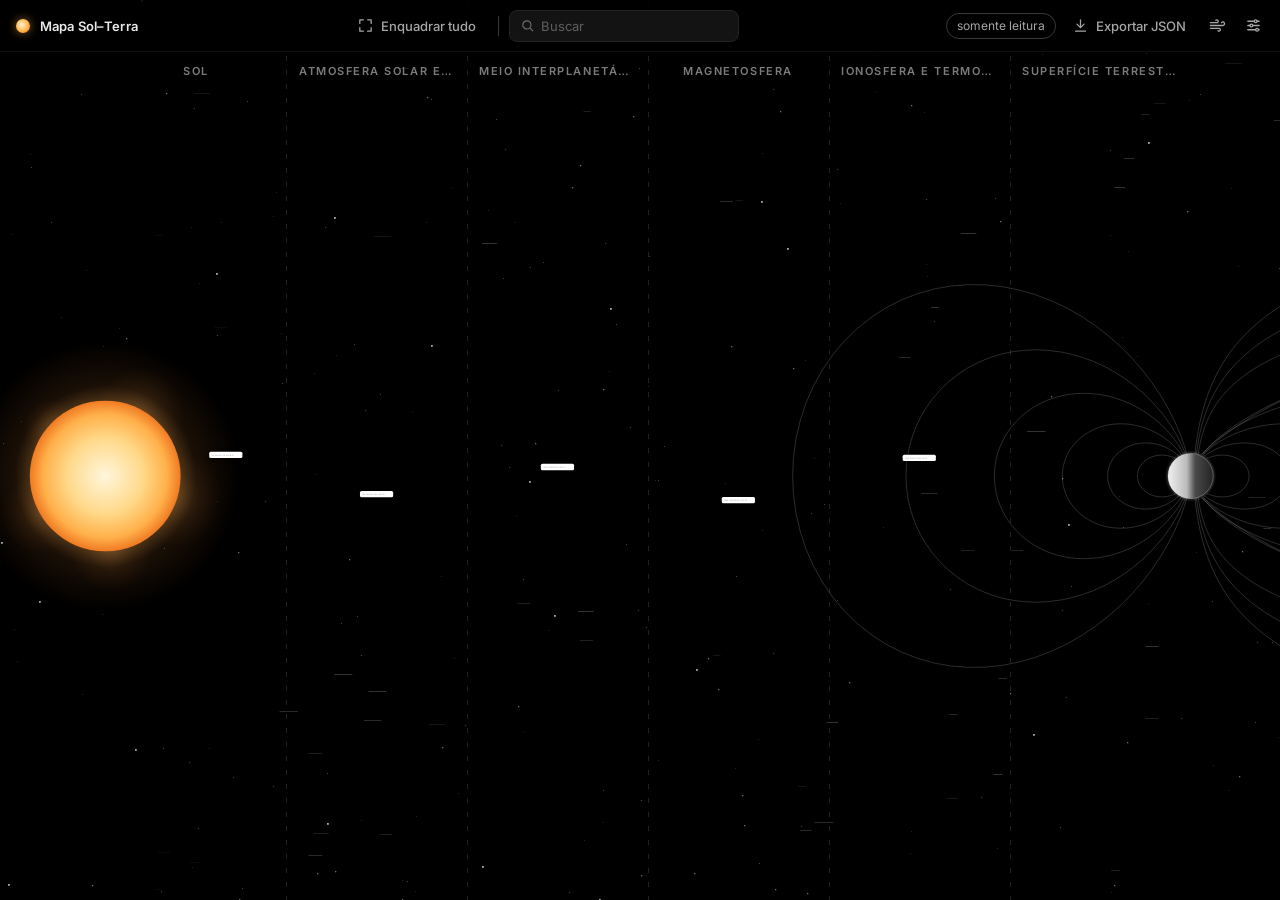
==== commit 72360db4: "Melhoria: zonas editáveis (nome, descrição, largura, zona nova) No modo de edição, de forma discreta" ====
--- a/index.html
+++ b/index.html
@@ -77,7 +77,8 @@
       <div id="camada-rotulos-conexoes"></div>
       <div id="camada-cards"></div>
     </div>
-    <div id="rotulos-zonas" aria-hidden="true"></div>
+    <!-- Nomes das zonas e marcas de largura, presos ao alto da tela (js/fundo.js e js/zonas.js). -->
+    <div id="rotulos-zonas"></div>
   </main>
 
   <!-- Barra de ferramentas. "so-edicao" some no modo somente leitura. -->
@@ -173,6 +174,8 @@
         <div class="so-edicao"><dt>Alt + arrastar um card</dt><dd>mover sem os filhos</dd></div>
         <div class="so-edicao"><dt>Arrastar a bolinha ○ embaixo do card</dt><dd>nova conexão</dd></div>
         <div class="so-edicao"><dt>Arrastar o canto do card</dt><dd>mudar o tamanho</dd></div>
+        <div class="so-edicao"><dt>Clique no nome da zona</dt><dd>editar · nova zona</dd></div>
+        <div class="so-edicao"><dt>Arrastar a marca no alto do limite</dt><dd>largura da zona</dd></div>
         <div><dt>Clique no texto da conexão</dt><dd class="so-edicao">editar</dd><dd class="so-leitura">ler</dd></div>
         <div><dt>Clique no +N / − do card</dt><dd>expandir / recolher filhos</dd></div>
         <div><dt>Clique no ícone ▷ do card</dt><dd>abrir a animação</dd></div>
@@ -192,6 +195,9 @@
 
   <!-- Janelinha para ler/editar uma conexão (montada por js/editor-conexao.js). -->
   <div id="editor-conexao" class="editor-conexao" role="dialog" aria-label="Conexão" hidden></div>
+
+  <!-- Janelinha para editar uma zona: nome, descrição, zona nova, excluir (montada por js/zonas.js). -->
+  <div id="editor-zona" class="editor-zona" role="dialog" aria-label="Zona" hidden></div>
 
   <!-- Avisos: faixas persistentes no topo e mensagens rápidas embaixo. -->
   <div id="faixas"></div>
--- a/css/estilo.css
+++ b/css/estilo.css
@@ -487,6 +487,57 @@
 .rotulo-zona:hover .detalhe { opacity: 1; }
 .rotulo-zona.oculto { visibility: hidden; }
 
+/* No modo de edição, o nome da zona é um botão discreto: clicar abre a
+   janelinha de edição (js/zonas.js). */
+body:not(.somente-leitura) .rotulo-zona { cursor: pointer; }
+body:not(.somente-leitura) .rotulo-zona .nome { transition: color 0.12s ease; }
+body:not(.somente-leitura) .rotulo-zona:hover .nome,
+.rotulo-zona.editando .nome { color: #ededed; }
+.rotulo-zona:focus-visible { outline: 1px solid #8a8a8a; outline-offset: 5px; border-radius: 4px; }
+
+/* Marca de largura: um tracinho no alto do limite direito de cada zona.
+   Arrastá-la alarga ou estreita a zona. */
+.alca-zona {
+  position: absolute;
+  top: -9px;
+  left: 0;
+  width: 16px;
+  height: 34px;
+  margin-left: -8px;
+  pointer-events: auto;
+  touch-action: none;
+  cursor: col-resize;
+}
+.alca-zona::before {
+  content: '';
+  position: absolute;
+  left: 50%;
+  top: 7px;
+  width: 3px;
+  height: 20px;
+  margin-left: -1.5px;
+  border-radius: 2px;
+  background: rgba(255, 255, 255, 0.2);
+  transition: background 0.12s ease;
+}
+.alca-zona:hover::before,
+.alca-zona.arrastando::before { background: #fff; }
+/* Durante o arrasto, uma linha mostra o limite até embaixo da tela. */
+.alca-zona.arrastando::after {
+  content: '';
+  position: absolute;
+  left: 50%;
+  top: 0;
+  width: 1px;
+  height: 100vh;
+  background: rgba(255, 255, 255, 0.45);
+  pointer-events: none;
+}
+.alca-zona.oculta,
+body.somente-leitura .alca-zona { display: none; }
+body.redimensionando-zona,
+body.redimensionando-zona * { cursor: col-resize !important; }
+
 /* ---------------------------------------------------------------------------
    Barra de ferramentas
    ------------------------------------------------------------------------ */
@@ -884,7 +935,10 @@
    Editor de conexão (janelinha presa ao meio da curva)
    ------------------------------------------------------------------------ */
 
-.editor-conexao {
+/* A mesma caixa serve à janelinha de edição de zona (js/zonas.js), que fica
+   embaixo do nome da zona. */
+.editor-conexao,
+.editor-zona {
   position: fixed;
   left: 0;
   top: 0;
@@ -900,6 +954,11 @@
   border-radius: 12px;
   box-shadow: 0 16px 48px rgba(0, 0, 0, 0.65);
 }
+.editor-zona { width: 300px; }
+.editor-zona-cabecalho { display: flex; align-items: center; justify-content: space-between; margin: -4px -4px -4px 0; }
+.editor-zona-acoes { display: flex; align-items: center; gap: 6px; }
+.editor-zona-acoes .espaco { flex: 1; }
+.editor-zona .dica { margin: 0; color: var(--texto-3); }
 .editor-conexao-cabecalho {
   display: flex;
   align-items: center;
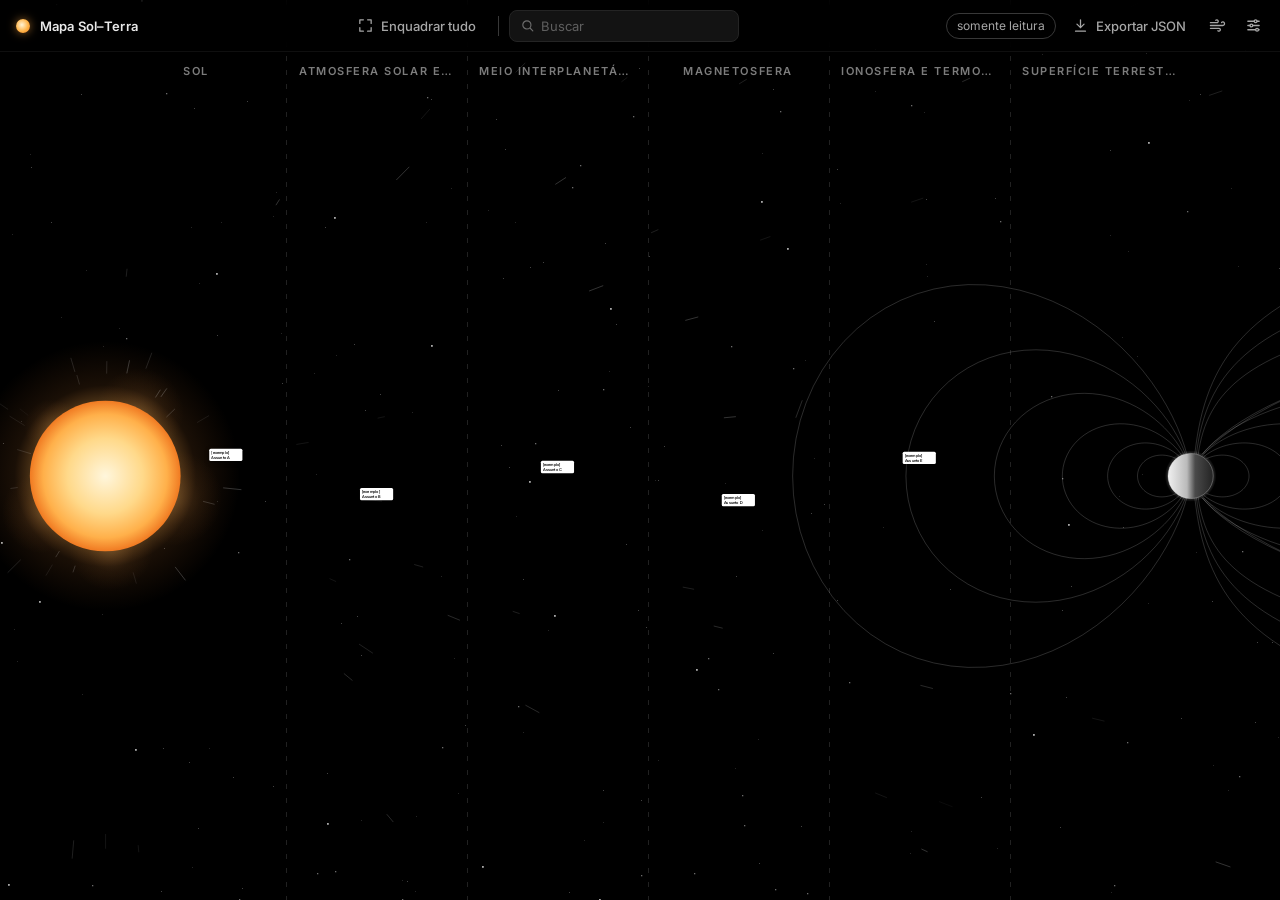
==== commit fa663145: "Cards legíveis com o zoom afastado e várias animações por card Pedido de quem mantém o mapa: o texto" ====
--- a/index.html
+++ b/index.html
@@ -178,7 +178,7 @@
         <div class="so-edicao"><dt>Arrastar a marca no alto do limite</dt><dd>largura da zona</dd></div>
         <div><dt>Clique no texto da conexão</dt><dd class="so-edicao">editar</dd><dd class="so-leitura">ler</dd></div>
         <div><dt>Clique no +N / − do card</dt><dd>expandir / recolher filhos</dd></div>
-        <div><dt>Clique no ícone ▷ do card</dt><dd>abrir a animação</dd></div>
+        <div><dt>Clique no ▶ do card</dt><dd>abrir as animações</dd></div>
         <div><dt>Ctrl+F · Enter</dt><dd>buscar · próximo resultado</dd></div>
         <div class="so-edicao"><dt>Ctrl+Z · Ctrl+Shift+Z</dt><dd>desfazer · refazer</dd></div>
         <div class="so-edicao"><dt>Delete</dt><dd>excluir o card selecionado</dd></div>
--- a/css/estilo.css
+++ b/css/estilo.css
@@ -433,13 +433,51 @@
 .card-acao:hover { background: #efefef; color: var(--card-texto); }
 .card-acao .ico { width: 15px; height: 15px; }
 
-/* Nível de detalhe conforme o zoom (definido em js/cards.js). O texto some,
-   mas o tamanho do card continua o mesmo. */
-#palco[data-detalhe="medio"] .card-descricao,
-#palco[data-detalhe="medio"] .card-icones,
-#palco[data-detalhe="baixo"] .card-descricao,
-#palco[data-detalhe="baixo"] .card-icones { visibility: hidden; }
-#palco[data-detalhe="baixo"] .card-titulo { color: #c4c4c4; }
+/* Faixa de detalhe de cada card (js/cards.js), pelo tamanho REAL dele na
+   tela: na faixa "compacto" a descrição ficaria pequena demais para ler, e o
+   card mostra só o título, maior (o tamanho da letra vem do script, direto no
+   título). */
+.card[data-faixa="compacto"] .card-descricao,
+.card[data-faixa="compacto"] .card-icones { display: none; }
+.card[data-faixa="compacto"] .card-titulo { line-height: 1.15; }
+
+/* Botão ▶ das animações, sentado na borda de cima do card, à esquerda (o
+   "+N" fica no canto da direita). Aparece em qualquer zoom; quando ficaria
+   pequeno demais na tela, js/cards.js o aumenta (propriedade "scale"). Ele
+   cresce para cima e para a direita, a partir do canto de baixo à esquerda
+   dele (transform-origin), e assim nunca cobre o título. Com várias
+   animações, mostra quantas são. */
+.card .card-animacao {
+  position: absolute;
+  top: 0;
+  left: 10px;
+  transform-origin: 0 100%;
+  z-index: 2;
+  display: inline-flex;
+  align-items: center;
+  justify-content: center;
+  gap: 3px;
+  width: auto;
+  min-width: 24px;
+  height: 24px;
+  padding: 0;
+  border: 1.5px solid #fff;
+  border-radius: 999px;
+  background: #111;
+  color: #fff;
+  font-size: 12px;
+  font-weight: 700;
+  line-height: 1;
+  font-variant-numeric: tabular-nums;
+  translate: 0 -60%;
+  box-shadow: 0 2px 8px rgba(0, 0, 0, 0.45);
+  cursor: pointer;
+}
+.card .card-animacao.varias { padding: 0 8px 0 7px; }
+.card .card-animacao .ico { width: 11px; height: 11px; fill: currentColor; stroke-width: 1.4; }
+.card .card-animacao.varias .ico { margin-left: 1px; }
+.card .card-animacao:not(.varias) .ico { margin-left: 2px; } /* o triângulo parece centrado */
+.card .card-animacao:hover { background: #fff; border-color: #111; color: #111; }
 
 /* ---------------------------------------------------------------------------
    Rótulos das zonas (presos ao topo da tela)
@@ -914,7 +952,47 @@
 }
 .item-conexao .texto.vazio { color: var(--texto-3); font-style: italic; }
 
-/* Problemas em animacoes/manifesto.json, mostrados no campo "Animação". */
+/* Animações do card, em ordem (painel). Na edição, cada linha tem os botões
+   abrir, subir e tirar; na leitura, a linha inteira é um botão. */
+.lista-animacoes { display: flex; flex-direction: column; gap: 6px; }
+.item-animacao {
+  display: grid;
+  grid-template-columns: 16px minmax(0, 1fr) auto;
+  align-items: center;
+  column-gap: 8px;
+  width: 100%;
+  padding: 5px 5px 5px 10px;
+  border: 1px solid var(--borda);
+  border-radius: 8px;
+  background: var(--superficie-2);
+  color: var(--texto);
+  text-align: left;
+}
+.item-animacao .numero {
+  justify-self: center;
+  font-size: 12px;
+  font-weight: 700;
+  color: var(--texto-3);
+  font-variant-numeric: tabular-nums;
+}
+.item-animacao .numero .ico { width: 15px; height: 15px; }
+.item-animacao .nome { padding: 3px 0; font-size: 12.5px; font-weight: 600; line-height: 1.35; overflow-wrap: anywhere; }
+.item-animacao .nome small {
+  display: block;
+  margin-top: 2px;
+  font-size: 11.5px;
+  font-weight: 400;
+  line-height: 1.4;
+  color: var(--texto-2);
+}
+.item-animacao .nome.fora { color: var(--texto-2); font-style: italic; }
+.item-animacao .nome.fora small { font-style: normal; color: var(--texto); }
+.item-animacao .acoes { display: flex; gap: 0; }
+.item-animacao-botao { grid-template-columns: 16px minmax(0, 1fr); padding: 7px 10px; cursor: pointer; }
+.item-animacao-botao:hover { border-color: #5a5a5a; }
+.item-animacao-botao:hover .numero { color: #fff; }
+
+/* Problemas em animacoes/manifesto.json, mostrados no campo "Animações". */
 .avisos-manifesto { display: flex; flex-direction: column; gap: 4px; }
 .avisos-manifesto .dica { color: var(--texto); }
 
@@ -1132,6 +1210,24 @@
 .janela-animacao-titulo { font-size: 14px; font-weight: 600; overflow: hidden; text-overflow: ellipsis; }
 .janela-animacao-subtitulo { font-size: 12.5px; color: var(--texto-3); overflow: hidden; text-overflow: ellipsis; }
 
+/* Card com várias animações: botões 1, 2, 3… (a da tela fica acesa). */
+.janela-animacao-partes { flex: none; display: flex; gap: 4px; margin-right: 6px; }
+.janela-animacao-parte {
+  min-width: 30px;
+  height: 30px;
+  padding: 0 9px;
+  border: 1px solid var(--borda-forte);
+  border-radius: 999px;
+  background: transparent;
+  color: var(--texto-2);
+  font-size: 13px;
+  font-weight: 600;
+  font-variant-numeric: tabular-nums;
+  cursor: pointer;
+}
+.janela-animacao-parte:hover { border-color: #6d6d6d; color: #fff; }
+.janela-animacao-parte[aria-current="true"] { background: #fff; border-color: #fff; color: #000; cursor: default; }
+
 .janela-animacao-area { position: relative; flex: 1; min-height: 0; background: #000; }
 .janela-animacao-iframe {
   position: absolute;
